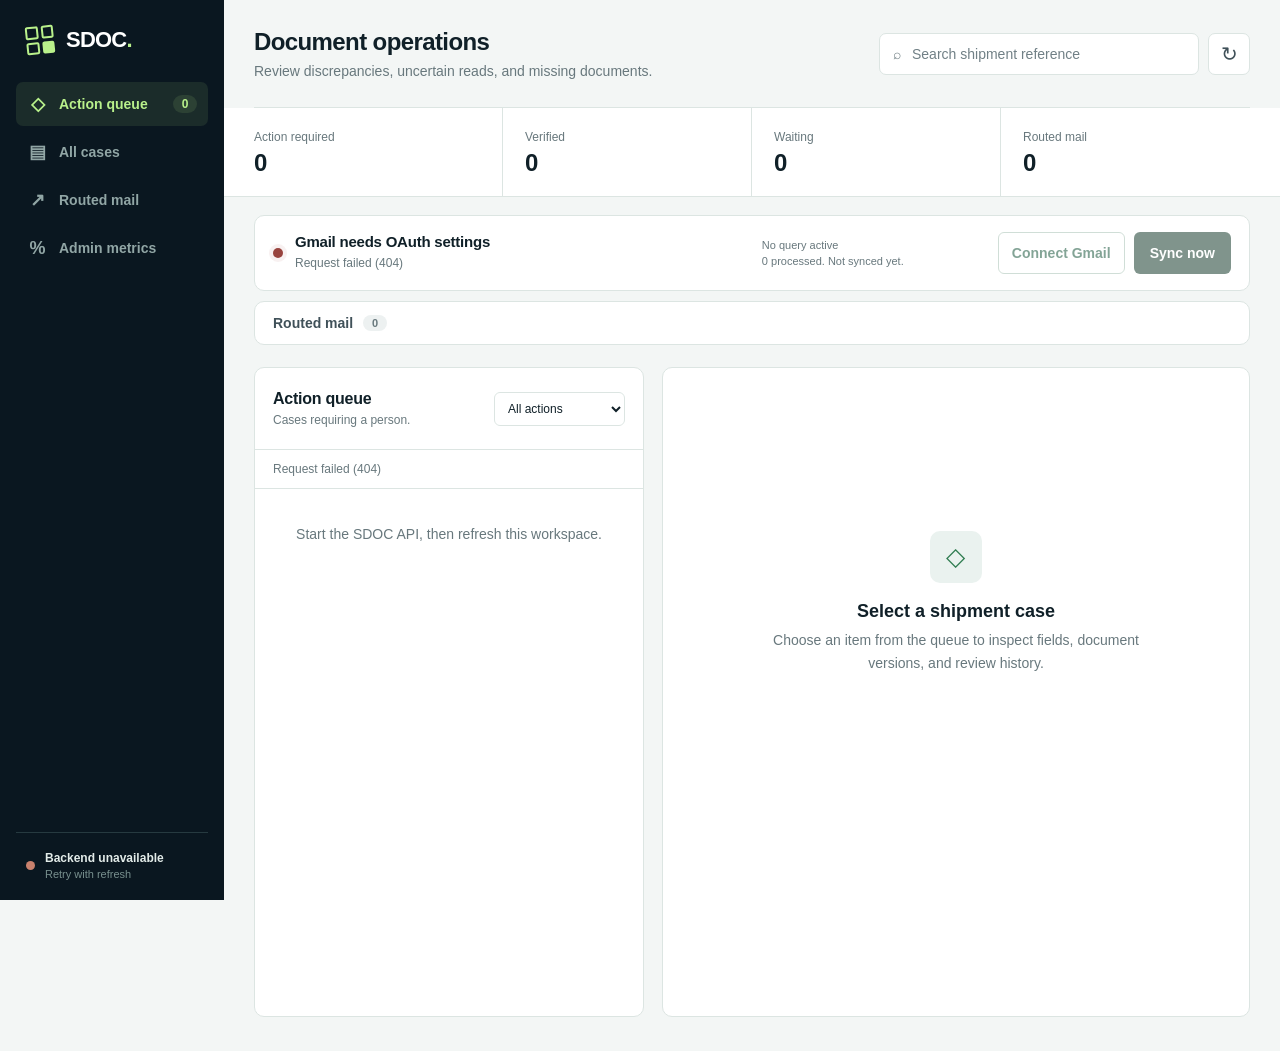
==== sdoc-app/index.html @ b0c90d7c "Initial commit: SDOC shipping document verification Backend-first verification pipeline with Supabas" ====
<!doctype html>
<html lang="en">
<head>
  <meta charset="utf-8">
  <meta name="viewport" content="width=device-width, initial-scale=1">
  <meta name="theme-color" content="#0a1720">
  <meta name="description" content="SDOC worker workspace for shipping document verification.">
  <title>SDOC Workspace</title>
  <link rel="stylesheet" href="styles.css">
  <script src="app.js" defer></script>
</head>
<body>
  <a class="skip-link" href="#workspace">Skip to workspace</a>
  <div class="shell">
    <aside class="sidebar">
      <a class="brand" href="/app/" aria-label="SDOC workspace home">
        <span class="brand-mark" aria-hidden="true"><i></i><i></i><i></i><i></i></span>
        <span>SDOC<span class="brand-dot">.</span></span>
      </a>
      <nav aria-label="Workspace views">
        <button class="nav-item is-active" data-view="action" type="button">
          <span class="nav-icon" aria-hidden="true">◇</span>
          Action queue
          <span class="nav-count" id="nav-action-count">0</span>
        </button>
        <button class="nav-item" data-view="all" type="button">
          <span class="nav-icon" aria-hidden="true">▤</span>
          All cases
        </button>
        <button class="nav-item" data-view="routed" type="button">
          <span class="nav-icon" aria-hidden="true">↗</span>
          Routed mail
        </button>
        <a class="nav-item" href="/app/admin.html">
          <span class="nav-icon" aria-hidden="true">%</span>
          Admin metrics
        </a>
      </nav>
      <div class="sidebar-foot">
        <span class="connection-dot" id="connection-dot"></span>
        <span><strong id="connection-label">Connecting</strong><small id="store-label">Checking backend</small></span>
      </div>
    </aside>

    <main id="workspace">
      <header class="topbar">
        <div>
          <h1>Document operations</h1>
          <p>Review discrepancies, uncertain reads, and missing documents.</p>
        </div>
        <div class="topbar-actions">
          <label class="search">
            <span class="sr-only">Search cases</span>
            <span aria-hidden="true">⌕</span>
            <input id="search-input" type="search" placeholder="Search shipment reference" autocomplete="off">
          </label>
          <button class="icon-button" id="refresh-button" type="button" aria-label="Refresh workspace" title="Refresh workspace">↻</button>
        </div>
      </header>

      <section class="metrics" aria-label="Operational summary">
        <div><span>Action required</span><strong id="metric-action">0</strong></div>
        <div><span>Verified</span><strong id="metric-verified">0</strong></div>
        <div><span>Waiting</span><strong id="metric-waiting">0</strong></div>
        <div><span>Routed mail</span><strong id="metric-routed">0</strong></div>
      </section>

      <section class="mailbox-panel" aria-label="Mailbox connection">
        <div class="mailbox-status">
          <span class="mailbox-dot" id="mailbox-dot"></span>
          <div>
            <h2 id="mailbox-title">Gmail not connected</h2>
            <p id="mailbox-detail">Connect a mailbox to analyze new shipping document emails.</p>
          </div>
        </div>
        <div class="mailbox-meta">
          <span id="mailbox-query">No query active</span>
          <span id="mailbox-sync">Never synced</span>
        </div>
        <div class="mailbox-actions">
          <button class="secondary-button" id="mailbox-connect" type="button">Connect Gmail</button>
          <button class="primary-button" id="mailbox-sync-button" type="button">Sync now</button>
        </div>
      </section>

      <details class="routed-preview" id="routed-preview">
        <summary>
          <span>Routed mail</span>
          <strong id="routed-preview-count">0</strong>
        </summary>
        <div class="routed-preview-list" id="routed-preview-list">
          <p>No unrelated mail has been routed yet.</p>
        </div>
      </details>

      <section class="work-area">
        <div class="queue-panel">
          <div class="panel-heading">
            <div><h2 id="queue-title">Action queue</h2><p id="queue-description">Cases requiring a person.</p></div>
            <select id="state-filter" aria-label="Filter cases by state">
              <option value="ACTION">All actions</option>
              <option value="DISCREPANCY">Discrepancy</option>
              <option value="NEEDS_REVIEW">Needs review</option>
              <option value="BLOCKED">Blocked</option>
              <option value="WAITING">Waiting</option>
              <option value="VERIFIED">Verified</option>
              <option value="ALL">All states</option>
            </select>
          </div>
          <div class="queue-status" id="queue-status" role="status">Loading cases…</div>
          <div class="case-list" id="case-list" aria-live="polite"></div>
        </div>

        <article class="detail-panel" id="case-detail" aria-live="polite">
          <div class="empty-state">
            <span class="empty-symbol" aria-hidden="true">◇</span>
            <h2>Select a shipment case</h2>
            <p>Choose an item from the queue to inspect fields, document versions, and review history.</p>
          </div>
        </article>
      </section>
    </main>
  </div>

  <template id="loading-template">
    <div class="detail-loading" aria-label="Loading case">
      <span></span><span></span><span></span><span></span>
    </div>
  </template>
</body>
</html>
---- sdoc-app/styles.css ----
:root {
  color-scheme: light;
  --ink: #102028;
  --ink-soft: #405159;
  --muted: #68787d;
  --line: #dce5e2;
  --surface: #ffffff;
  --canvas: #f3f6f5;
  --nav: #0a1720;
  --nav-soft: #11262d;
  --lime: #b9f18b;
  --green: #2f7c50;
  --green-bg: #e7f5e8;
  --orange: #9a5525;
  --orange-bg: #fff0e2;
  --purple: #7355a1;
  --purple-bg: #f1eafa;
  --red: #98433e;
  --red-bg: #fbe9e7;
  --focus: #176f55;
  font-family: Inter, ui-sans-serif, -apple-system, BlinkMacSystemFont, "Segoe UI", sans-serif;
}

* { box-sizing: border-box; }
html, body { min-height: 100%; }
body { margin: 0; background: var(--canvas); color: var(--ink); font-size: 14px; }
button, input, select, textarea { font: inherit; }
button, select { cursor: pointer; }
button:focus-visible, input:focus-visible, select:focus-visible, textarea:focus-visible, a:focus-visible {
  outline: 3px solid color-mix(in srgb, var(--focus) 30%, transparent);
  outline-offset: 2px;
}
.sr-only { position: absolute; width: 1px; height: 1px; padding: 0; margin: -1px; overflow: hidden; clip: rect(0,0,0,0); white-space: nowrap; border: 0; }
.skip-link { position: fixed; left: 16px; top: -60px; z-index: 20; background: white; padding: 12px 16px; border-radius: 6px; color: var(--ink); }
.skip-link:focus { top: 16px; }

.shell { min-height: 100vh; display: grid; grid-template-columns: 224px minmax(0, 1fr); }
.sidebar { position: sticky; top: 0; height: 100vh; background: var(--nav); color: #dfe9e6; padding: 26px 16px 20px; display: flex; flex-direction: column; }
.brand { color: white; text-decoration: none; display: inline-flex; align-items: center; gap: 12px; padding: 0 10px 28px; font-size: 22px; font-weight: 800; letter-spacing: -.035em; }
.brand-dot { color: var(--lime); }
.brand-mark { width: 28px; height: 28px; display: grid; grid-template-columns: 1fr 1fr; gap: 3px; transform: rotate(-6deg); }
.brand-mark i { border: 2px solid var(--lime); border-radius: 2px; }
.brand-mark i:last-child { background: var(--lime); }
.sidebar nav { display: grid; gap: 4px; }
.nav-item { width: 100%; border: 0; background: transparent; color: #91a6a5; min-height: 44px; border-radius: 7px; padding: 10px 11px; display: flex; align-items: center; gap: 11px; text-align: left; text-decoration: none; font-weight: 600; }
.nav-item:hover { background: #ffffff0c; color: white; }
.nav-item.is-active { background: #b9f18b18; color: var(--lime); }
.nav-icon { width: 21px; font-size: 18px; line-height: 1; text-align: center; }
.nav-count { margin-left: auto; min-width: 24px; padding: 2px 7px; text-align: center; border-radius: 999px; background: #b9f18b1c; font-size: 12px; }
.sidebar-foot { margin-top: auto; padding: 18px 10px 0; border-top: 1px solid #263a40; display: flex; align-items: center; gap: 10px; }
.sidebar-foot strong, .sidebar-foot small { display: block; }
.sidebar-foot strong { font-size: 12px; color: #e3ece9; }
.sidebar-foot small { margin-top: 3px; color: #78908e; font-size: 11px; }
.connection-dot { width: 9px; height: 9px; border-radius: 50%; background: #c9816d; }
.connection-dot.is-online { background: var(--lime); box-shadow: 0 0 0 4px #b9f18b14; }

main { min-width: 0; padding: 0 30px 34px; }
.topbar { min-height: 108px; display: flex; align-items: center; justify-content: space-between; gap: 24px; border-bottom: 1px solid var(--line); }
.topbar h1 { margin: 0; font-size: 24px; line-height: 1.2; letter-spacing: -.025em; }
.topbar p { margin: 7px 0 0; color: var(--muted); }
.topbar-actions { display: flex; gap: 9px; align-items: center; }
.search { width: min(320px, 32vw); height: 42px; display: flex; align-items: center; gap: 9px; padding: 0 13px; background: var(--surface); border: 1px solid var(--line); border-radius: 7px; color: var(--muted); }
.search input { width: 100%; min-width: 0; border: 0; outline: 0; background: transparent; color: var(--ink); }
.search input::placeholder { color: #718086; }
.icon-button { width: 42px; height: 42px; border: 1px solid var(--line); border-radius: 7px; background: var(--surface); color: var(--ink-soft); font-size: 20px; }
.icon-button:hover { background: #e9efed; }
.icon-button.is-loading { animation: rotate .8s linear infinite; }
@keyframes rotate { to { transform: rotate(360deg); } }

.metrics { display: grid; grid-template-columns: repeat(4, 1fr); background: var(--surface); border-bottom: 1px solid var(--line); margin-inline: -30px; padding-inline: 30px; }
.metrics div { min-height: 88px; padding: 18px 22px 16px 0; display: flex; flex-direction: column; justify-content: center; border-right: 1px solid var(--line); }
.metrics div + div { padding-left: 22px; }
.metrics div:last-child { border-right: 0; }
.metrics span { color: var(--muted); font-size: 12px; }
.metrics strong { margin-top: 5px; font-size: 24px; letter-spacing: -.025em; }

.mailbox-panel {
  margin-top: 18px;
  background: var(--surface);
  border: 1px solid var(--line);
  border-radius: 10px;
  padding: 16px 18px;
  display: grid;
  grid-template-columns: minmax(260px, 1fr) minmax(220px, auto) auto;
  gap: 16px;
  align-items: center;
}
.mailbox-status { min-width: 0; display: flex; align-items: center; gap: 12px; }
.mailbox-status h2 { margin: 0; font-size: 15px; letter-spacing: -.015em; }
.mailbox-status p { margin: 5px 0 0; color: var(--muted); font-size: 12px; line-height: 1.45; }
.mailbox-dot { flex: 0 0 auto; width: 10px; height: 10px; border-radius: 50%; background: var(--red); box-shadow: 0 0 0 4px #98433e12; }
.mailbox-dot.is-warning { background: var(--orange); box-shadow: 0 0 0 4px #9a552512; }
.mailbox-dot.is-online { background: var(--green); box-shadow: 0 0 0 4px #2f7c5014; }
.mailbox-meta { display: grid; gap: 4px; color: var(--muted); font-size: 11px; }
.mailbox-actions { display: flex; gap: 9px; justify-content: flex-end; }

.routed-preview {
  margin-top: 10px;
  background: var(--surface);
  border: 1px solid var(--line);
  border-radius: 10px;
  overflow: hidden;
}
.routed-preview summary {
  min-height: 42px;
  padding: 0 18px;
  display: flex;
  align-items: center;
  gap: 10px;
  cursor: pointer;
  color: var(--ink-soft);
  font-weight: 700;
}
.routed-preview summary strong {
  min-width: 24px;
  padding: 2px 7px;
  border-radius: 999px;
  background: #edf1f1;
  color: var(--muted);
  text-align: center;
  font-size: 11px;
}
.routed-preview-list { border-top: 1px solid var(--line); }
.routed-preview-list p { margin: 0; padding: 16px 18px; color: var(--muted); font-size: 12px; }
.routed-preview-row {
  display: flex;
  align-items: center;
  justify-content: space-between;
  gap: 14px;
  padding: 13px 18px;
  border-top: 1px solid var(--line);
}
.routed-preview-row:first-child { border-top: 0; }
.routed-preview-row strong,
.routed-preview-row span { display: block; }
.routed-preview-row strong { font-size: 12px; }
.routed-preview-row div > span { margin-top: 3px; color: var(--muted); font-size: 11px; }

.work-area { display: grid; grid-template-columns: minmax(320px, 390px) minmax(520px, 1fr); gap: 18px; margin-top: 22px; align-items: start; }
.queue-panel, .detail-panel { min-width: 0; background: var(--surface); border: 1px solid var(--line); border-radius: 10px; }
.queue-panel { min-height: calc(100vh - 250px); overflow: hidden; }
.panel-heading { min-height: 82px; padding: 18px; border-bottom: 1px solid var(--line); display: flex; justify-content: space-between; gap: 14px; align-items: center; }
.panel-heading h2 { margin: 0; font-size: 16px; letter-spacing: -.015em; }
.panel-heading p { margin: 5px 0 0; color: var(--muted); font-size: 12px; }
.panel-heading select { max-width: 134px; border: 1px solid var(--line); border-radius: 6px; background: white; color: var(--ink); padding: 8px 27px 8px 9px; font-size: 12px; }
.queue-status { padding: 12px 18px; color: var(--muted); font-size: 12px; border-bottom: 1px solid var(--line); }
.case-list { display: grid; }
.case-item { appearance: none; width: 100%; border: 0; border-bottom: 1px solid var(--line); background: white; padding: 16px 18px; text-align: left; color: var(--ink); transition: background .18s ease; }
.case-item:hover { background: #f6f9f8; }
.case-item.is-selected { background: #edf5f0; box-shadow: inset 3px 0 0 var(--green); }
.case-item-top, .case-item-bottom { display: flex; justify-content: space-between; gap: 10px; align-items: center; }
.case-item strong { font-size: 14px; }
.case-item p { margin: 9px 0 11px; color: var(--ink-soft); line-height: 1.45; font-size: 12px; white-space: nowrap; overflow: hidden; text-overflow: ellipsis; }
.case-item-bottom { color: var(--muted); font-size: 11px; }

.state { display: inline-flex; align-items: center; gap: 6px; padding: 5px 8px; border-radius: 999px; font-size: 11px; font-weight: 700; white-space: nowrap; }
.state::before { content: ""; width: 6px; height: 6px; border-radius: 50%; background: currentColor; }
.state-verified { color: var(--green); background: var(--green-bg); }
.state-discrepancy { color: var(--orange); background: var(--orange-bg); }
.state-needs_review { color: var(--purple); background: var(--purple-bg); }
.state-waiting { color: #59686e; background: #edf1f1; }
.state-blocked { color: var(--red); background: var(--red-bg); }

.detail-panel { min-height: calc(100vh - 250px); }
.empty-state, .error-state { min-height: 470px; display: grid; place-content: center; justify-items: center; text-align: center; padding: 38px; }
.empty-symbol { width: 52px; height: 52px; border-radius: 10px; background: #eaf2ef; color: var(--green); display: grid; place-items: center; font-size: 25px; }
.empty-state h2, .error-state h2 { margin: 18px 0 7px; font-size: 18px; }
.empty-state p, .error-state p { margin: 0; max-width: 48ch; color: var(--muted); line-height: 1.65; }
.detail-loading { padding: 28px; display: grid; gap: 14px; }
.detail-loading span { display: block; height: 70px; border-radius: 7px; background: linear-gradient(90deg, #edf1f0 25%, #f7f9f8 50%, #edf1f0 75%); background-size: 200% 100%; animation: skeleton 1.2s linear infinite; }
@keyframes skeleton { to { background-position: -200% 0; } }

.detail-head { padding: 23px 24px 20px; border-bottom: 1px solid var(--line); display: flex; justify-content: space-between; gap: 18px; align-items: flex-start; }
.detail-head h2 { margin: 0; font-size: 22px; letter-spacing: -.025em; }
.detail-head p { margin: 7px 0 0; color: var(--muted); }
.detail-body { padding: 22px 24px 28px; display: grid; gap: 25px; }
.detail-section h3 { margin: 0 0 12px; font-size: 14px; }
.comparison { overflow-x: auto; }
.comparison table { width: 100%; border-collapse: collapse; min-width: 620px; }
.comparison th { text-align: left; color: var(--muted); font-size: 11px; font-weight: 650; padding: 10px 12px; background: #f2f6f4; border-bottom: 1px solid var(--line); }
.comparison td { padding: 12px; border-bottom: 1px solid var(--line); font-size: 12px; vertical-align: top; }
.comparison td:first-child { color: var(--muted); width: 21%; }
.comparison tr.is-different td { background: #fff8f0; }
.result-word { font-weight: 700; color: var(--green); }
.is-different .result-word { color: var(--orange); }
.comparison-summary { margin: 0 0 12px; font-size: 13px; font-weight: 700; }
.comparison-summary.is-ok { color: var(--green); }
.comparison .result-only-table { min-width: 0; }
.comparison .result-only-table td:first-child { width: auto; }
.comparison .result-only-table td:last-child { text-align: right; }
.evidence-note { margin-top: 10px; color: var(--muted); font-size: 12px; }

.document-list, .timeline { display: grid; border-top: 1px solid var(--line); }
.document-row, .timeline-row { display: grid; grid-template-columns: 90px minmax(0, 1fr) auto; align-items: center; gap: 12px; padding: 12px 2px; border-bottom: 1px solid var(--line); }
.document-role { font-weight: 750; }
.document-row span:nth-child(2) { overflow-wrap: anywhere; color: var(--ink-soft); font-size: 12px; }
.active-tag { color: var(--green); font-size: 11px; font-weight: 700; }
.source-email-list { display: grid; border-top: 1px solid var(--line); }
.source-email-card { border-bottom: 1px solid var(--line); }
.source-email-row {
  display: flex;
  align-items: center;
  justify-content: space-between;
  gap: 14px;
  padding: 12px 2px;
}
.source-email-row strong,
.source-email-row span { display: block; }
.source-email-row strong { font-size: 12px; }
.source-email-row span { margin-top: 4px; color: var(--muted); font-size: 11px; }
.source-email-id { color: var(--muted); font-size: 11px; }
.secondary-link, .primary-link {
  display: inline-flex;
  align-items: center;
  justify-content: center;
  min-height: 34px;
  border-radius: 6px;
  font-weight: 700;
  text-decoration: none;
  white-space: nowrap;
}
.secondary-link { padding: 0 12px; border: 1px solid #aac3b6; color: #1e5940; background: white; }
.secondary-link:hover { background: #edf5f0; }
.compact-link { min-height: 28px; padding: 0 10px; font-size: 11px; }
.primary-link { margin-top: 14px; padding: 0 14px; color: white; background: #183d2e; }
.primary-link:hover { background: #255b43; }
.email-attachments { padding: 0 2px 13px; }
.email-attachments h4 { margin: 0 0 8px; font-size: 12px; color: var(--ink); }
.attachment-list { display: grid; gap: 8px; }
.attachment-row {
  display: flex;
  justify-content: space-between;
  align-items: center;
  gap: 12px;
  padding: 10px 11px;
  border: 1px solid var(--line);
  border-radius: 8px;
  background: #fbfcfb;
}
.attachment-name strong,
.attachment-name span { display: block; }
.attachment-name strong { font-size: 12px; }
.attachment-name span { margin-top: 3px; color: var(--muted); font-size: 11px; }
.attachment-actions,
.evidence-actions { display: flex; flex-wrap: wrap; gap: 7px; justify-content: flex-end; }
.evidence-link {
  display: inline-flex;
  align-items: center;
  min-height: 26px;
  padding: 0 8px;
  border-radius: 6px;
  background: #edf5f0;
  color: #1e5940;
  font-size: 11px;
  font-weight: 700;
  text-decoration: none;
  white-space: nowrap;
}
.evidence-link:hover { background: #dfece5; }
.message-facts { display: grid; margin: 0; border-top: 1px solid var(--line); }
.message-facts div {
  display: grid;
  grid-template-columns: 110px minmax(0, 1fr);
  gap: 12px;
  padding: 11px 0;
  border-bottom: 1px solid var(--line);
}
.message-facts dt { color: var(--muted); font-size: 12px; }
.message-facts dd { margin: 0; color: var(--ink-soft); font-size: 12px; overflow-wrap: anywhere; }
.timeline-row { grid-template-columns: 128px minmax(0, 1fr); align-items: start; }
.timeline-row time { color: var(--muted); font-size: 11px; }
.timeline-row strong { display: block; font-size: 12px; }
.timeline-row p { margin: 4px 0 0; color: var(--muted); font-size: 11px; }

.review-box { background: #f5f0fb; padding: 18px; border-radius: 8px; }
.review-box h3 { color: #573f78; }
.review-form { display: grid; grid-template-columns: minmax(180px, .7fr) minmax(240px, 1.3fr) auto; gap: 9px; }
.review-form input { min-height: 42px; border: 1px solid #d9cbea; border-radius: 6px; padding: 9px 11px; color: var(--ink); background: white; }
.primary-button { border: 0; border-radius: 6px; min-height: 42px; padding: 0 16px; background: #183d2e; color: white; font-weight: 700; }
.primary-button:hover { background: #255b43; }
.primary-button:disabled { opacity: .55; cursor: not-allowed; }
.inline-message { margin: 9px 0 0; color: var(--muted); font-size: 12px; }

.draft-box { padding: 18px; border: 1px solid var(--line); border-radius: 8px; }
.draft-heading { display: flex; align-items: center; justify-content: space-between; gap: 18px; }
.draft-heading h3 { margin-bottom: 4px; }
.draft-heading p { margin: 0; color: var(--muted); font-size: 12px; }
.secondary-button { border: 1px solid #aac3b6; border-radius: 6px; min-height: 38px; padding: 0 13px; background: white; color: #1e5940; font-weight: 700; white-space: nowrap; }
.secondary-button:hover { background: #edf5f0; }
.secondary-button:disabled { opacity: .55; cursor: not-allowed; }
.draft-content { display: grid; gap: 9px; margin-top: 16px; }
.draft-content input, .draft-content textarea { width: 100%; border: 1px solid var(--line); border-radius: 6px; padding: 10px 11px; color: var(--ink); background: white; }
.draft-content textarea { resize: vertical; line-height: 1.5; }
.draft-actions { display: flex; align-items: center; gap: 12px; }
.draft-note { color: var(--muted); font-size: 11px; }

.empty-list { padding: 34px 22px; text-align: center; color: var(--muted); line-height: 1.6; }

.admin-summary { display: grid; grid-template-columns: repeat(4, 1fr); gap: 14px; margin-top: 22px; }
.admin-summary article { min-width: 0; padding: 20px; background: var(--surface); border: 1px solid var(--line); border-radius: 10px; }
.admin-summary span, .admin-summary small { display: block; color: var(--muted); }
.admin-summary span { font-size: 12px; }
.admin-summary strong { display: block; margin: 9px 0 7px; font-size: 30px; letter-spacing: -.04em; }
.admin-summary small { font-size: 11px; }
.analytics-grid { display: grid; grid-template-columns: repeat(2, minmax(0, 1fr)); gap: 14px; margin-top: 14px; }
.analytics-card { min-width: 0; padding: 21px; background: var(--surface); border: 1px solid var(--line); border-radius: 10px; }
.analytics-card.analytics-wide { grid-column: 1 / -1; }
.analytics-card > header { display: flex; justify-content: space-between; align-items: start; gap: 18px; margin-bottom: 20px; }
.analytics-card h2 { margin: 0; font-size: 16px; }
.analytics-card header p { margin: 5px 0 0; color: var(--muted); font-size: 12px; }
.analytics-card header > strong { font-size: 26px; }
.bar-list { display: grid; gap: 13px; }
.bar-row { display: grid; grid-template-columns: 110px minmax(80px, 1fr) 28px; gap: 14px; align-items: center; font-size: 12px; }
.bar-track { height: 9px; border-radius: 999px; background: #edf1f0; overflow: hidden; }
.bar-fill { display: block; height: 100%; border-radius: inherit; background: var(--green); }
.bar-discrepancy { background: #d78442; }
.bar-needs_review { background: #8968b5; }
.bar-waiting { background: #839296; }
.bar-blocked { background: #b4544e; }
.metric-list { margin: 0; display: grid; }
.metric-list div { display: flex; align-items: center; justify-content: space-between; gap: 16px; padding: 12px 0; border-top: 1px solid var(--line); }
.metric-list dt { color: var(--muted); }
.metric-list dd { margin: 0; font-weight: 750; }
.metric-list.compact { margin-top: 18px; }
.reliability-score { display: flex; align-items: baseline; gap: 9px; }
.reliability-score strong { font-size: 34px; letter-spacing: -.045em; }
.reliability-score span { color: var(--muted); font-size: 12px; }
.definition-note { margin: 15px 0 0; color: var(--muted); font-size: 11px; line-height: 1.55; }
.rank-list { display: grid; }
.rank-list > div { display: grid; grid-template-columns: 24px minmax(0, 1fr) auto; gap: 10px; align-items: center; padding: 12px 0; border-top: 1px solid var(--line); }
.rank-list span { color: var(--muted); }
.rank-list strong { font-size: 12px; }
.rank-list b { min-width: 26px; padding: 4px 8px; border-radius: 999px; color: var(--orange); background: var(--orange-bg); text-align: center; font-size: 11px; }
.data-note { margin: 14px 0 0; color: var(--muted); font-size: 11px; }

@media (max-width: 1060px) {
  .shell { grid-template-columns: 76px minmax(0, 1fr); }
  .sidebar { padding-inline: 10px; }
  .brand { padding-inline: 13px; }
  .brand > span:last-child, .nav-item:not(.is-active) .nav-count, .nav-item { font-size: 0; }
  .nav-item { justify-content: center; }
  .nav-icon { font-size: 19px; }
  .nav-count { font-size: 11px; }
  .sidebar-foot span:last-child { display: none; }
  .sidebar-foot { justify-content: center; }
  .work-area { grid-template-columns: minmax(280px, 340px) minmax(440px, 1fr); }
}

@media (max-width: 820px) {
  .shell { display: block; }
  .sidebar { position: static; width: 100%; height: auto; padding: 12px 16px; flex-direction: row; align-items: center; gap: 18px; }
  .brand { padding: 0; }
  .brand > span:last-child { display: inline; font-size: 22px; }
  .sidebar nav { display: flex; margin-left: auto; }
  .nav-item { width: 44px; padding: 8px; }
  .sidebar-foot { display: none; }
  main { padding-inline: 18px; }
  .metrics { margin-inline: -18px; padding-inline: 18px; }
  .mailbox-panel { grid-template-columns: 1fr; }
  .mailbox-actions { justify-content: flex-start; }
  .work-area { grid-template-columns: 1fr; }
  .queue-panel, .detail-panel { min-height: auto; }
  .case-list { max-height: 390px; overflow-y: auto; }
  .admin-summary { grid-template-columns: 1fr 1fr; }
}

@media (max-width: 600px) {
  .sidebar { gap: 10px; padding-inline: 12px; }
  .brand { gap: 8px; }
  .brand > span:last-child { font-size: 19px; }
  .sidebar nav { gap: 0; }
  .topbar { min-height: 0; display: grid; align-items: start; padding-block: 20px; gap: 16px; }
  .topbar p { display: none; }
  .topbar-actions { width: 100%; }
  .search { width: auto; flex: 1; }
  .metrics { grid-template-columns: 1fr 1fr; }
  .metrics div:nth-child(2) { border-right: 0; }
  .metrics div:nth-child(-n+2) { border-bottom: 1px solid var(--line); }
  .panel-heading { display: grid; align-items: start; }
  .panel-heading select { width: 100%; max-width: none; }
  .detail-head { display: grid; }
  .detail-body { padding-inline: 16px; }
  .mailbox-actions { display: grid; }
  .review-form { grid-template-columns: 1fr; }
  .draft-heading { align-items: flex-start; }
  .admin-summary, .analytics-grid { grid-template-columns: 1fr; }
  .analytics-card.analytics-wide { grid-column: auto; }
  .bar-row { grid-template-columns: 92px minmax(70px, 1fr) 22px; gap: 9px; }
}

@media (prefers-reduced-motion: reduce) {
  *, *::before, *::after { animation-duration: .01ms !important; transition-duration: .01ms !important; }
}
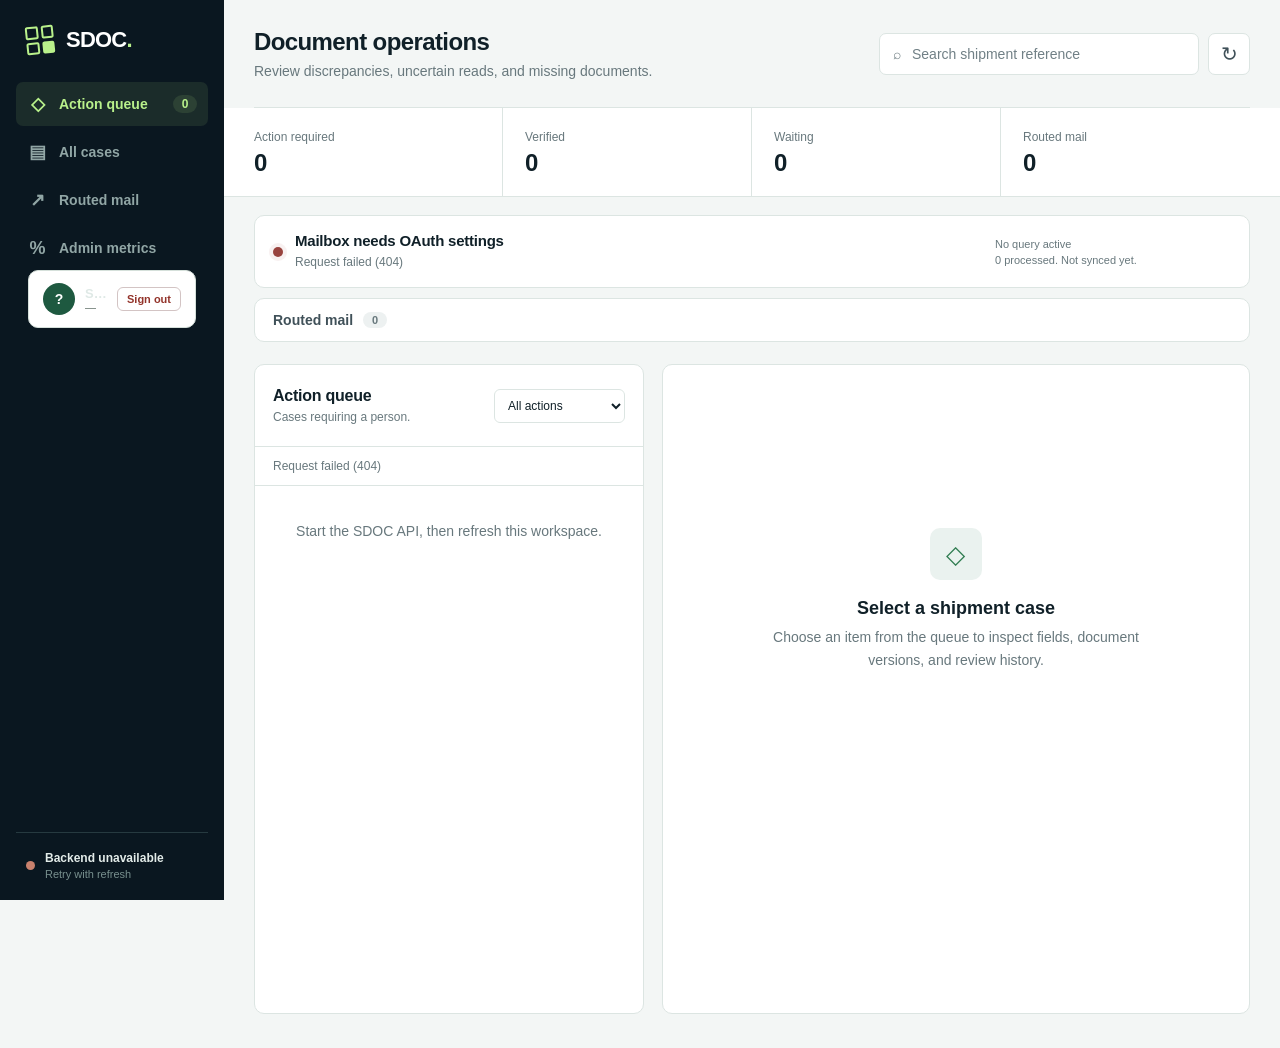
==== commit f46b0d20: "Add username/password accounts with worker and admin roles Replaces the shared per-role passcode wit" ====
--- a/sdoc-app/index.html
+++ b/sdoc-app/index.html
@@ -36,6 +36,14 @@
           Admin metrics
         </a>
       </nav>
+      <div class="sidebar-user" id="sidebar-user" hidden>
+        <span class="user-avatar" id="user-initial" aria-hidden="true">?</span>
+        <span class="user-meta">
+          <strong id="user-name">Signed out</strong>
+          <small id="user-role">—</small>
+        </span>
+        <form method="post" action="/logout"><button class="signout-button" type="submit">Sign out</button></form>
+      </div>
       <div class="sidebar-foot">
         <span class="connection-dot" id="connection-dot"></span>
         <span><strong id="connection-label">Connecting</strong><small id="store-label">Checking backend</small></span>
@@ -65,21 +73,17 @@
         <div><span>Routed mail</span><strong id="metric-routed">0</strong></div>
       </section>
 
-      <section class="mailbox-panel" aria-label="Mailbox connection">
+      <section class="mailbox-panel" aria-label="Mailbox status">
         <div class="mailbox-status">
           <span class="mailbox-dot" id="mailbox-dot"></span>
           <div>
-            <h2 id="mailbox-title">Gmail not connected</h2>
-            <p id="mailbox-detail">Connect a mailbox to analyze new shipping document emails.</p>
+            <h2 id="mailbox-title">Mailbox status unavailable</h2>
+            <p id="mailbox-detail">An administrator connects the shared operations mailbox. Workers process the queue it creates.</p>
           </div>
         </div>
         <div class="mailbox-meta">
           <span id="mailbox-query">No query active</span>
           <span id="mailbox-sync">Never synced</span>
-        </div>
-        <div class="mailbox-actions">
-          <button class="secondary-button" id="mailbox-connect" type="button">Connect Gmail</button>
-          <button class="primary-button" id="mailbox-sync-button" type="button">Sync now</button>
         </div>
       </section>
 
--- a/sdoc-app/styles.css
+++ b/sdoc-app/styles.css
@@ -27,7 +27,8 @@
 button, input, select, textarea { font: inherit; }
 button, select { cursor: pointer; }
 button:focus-visible, input:focus-visible, select:focus-visible, textarea:focus-visible, a:focus-visible {
-  outline: 3px solid color-mix(in srgb, var(--focus) 30%, transparent);
+  /* Solid, not a 30% tint: the indicator itself has to clear 3:1 (WCAG 1.4.11). */
+  outline: 3px solid var(--focus);
   outline-offset: 2px;
 }
 .sr-only { position: absolute; width: 1px; height: 1px; padding: 0; margin: -1px; overflow: hidden; clip: rect(0,0,0,0); white-space: nowrap; border: 0; }
@@ -391,3 +392,89 @@
 @media (prefers-reduced-motion: reduce) {
   *, *::before, *::after { animation-duration: .01ms !important; transition-duration: .01ms !important; }
 }
+
+/* Correct Extraction: inline field correction inside the comparison table. */
+.link-button {
+  margin-left: 8px; padding: 4px 9px; min-height: 28px;
+  border: 1px solid #aac3b6; border-radius: 6px; background: white;
+  color: #1e5940; font-weight: 700; font-size: 12px; cursor: pointer;
+}
+.link-button:hover { background: #dfece5; }
+.match-note {
+  display: block; margin-top: 4px; font-size: 11px; font-weight: 600;
+  color: var(--muted);
+}
+.corrected-tag {
+  display: block; margin-top: 4px; font-size: 11px; font-weight: 600;
+  color: #7a5a17;
+}
+.correction-row > td { background: #fbf7ee; padding: 12px 14px; }
+.correction-form {
+  display: grid; gap: 9px;
+  grid-template-columns: minmax(160px, .8fr) minmax(180px, 1fr) minmax(160px, .9fr) minmax(180px, 1fr) auto;
+}
+.correction-form input, .correction-form select {
+  min-height: 40px; border: 1px solid #d8cdb5; border-radius: 6px;
+  padding: 8px 10px; color: var(--ink); background: white;
+}
+@media (max-width: 900px) { .correction-form { grid-template-columns: 1fr; } }
+
+/* Signed-in user chip in the sidebar. */
+.sidebar-user {
+  display: flex; align-items: center; gap: 10px; padding: 12px 14px;
+  margin: 0 12px 10px; border: 1px solid #d5e0da; border-radius: 10px;
+  background: white;
+}
+.user-avatar {
+  display: grid; place-items: center; width: 32px; height: 32px; flex: none;
+  border-radius: 50%; background: #1e5940; color: white; font-weight: 800;
+  font-size: 14px;
+}
+.user-meta { display: flex; flex-direction: column; min-width: 0; flex: 1; }
+.user-meta strong { font-size: 13px; overflow: hidden; text-overflow: ellipsis; white-space: nowrap; }
+.user-meta small { color: #62716a; font-size: 11px; }
+.signout-button {
+  border: 1px solid #d3c4c4; border-radius: 6px; background: white;
+  color: #93342b; font-size: 11px; font-weight: 700; padding: 5px 9px;
+  cursor: pointer;
+}
+.signout-button:hover { background: #fbeceb; }
+
+/* Admin sections that are demo surfaces, not wired to the backend. */
+.admin-section {
+  margin-top: 20px; padding: 18px 20px; background: white;
+  border: 1px solid #dbe4df; border-radius: 12px;
+}
+.admin-section-head {
+  display: flex; justify-content: space-between; align-items: flex-start;
+  gap: 16px; flex-wrap: wrap; margin-bottom: 14px;
+}
+.admin-section-head h2 { margin: 0; font-size: 15px; }
+.admin-section-head p { margin: 4px 0 0; color: #62716a; font-size: 13px; }
+.demo-tag {
+  margin-left: 8px; padding: 2px 8px; border-radius: 999px;
+  background: #fdf0d8; color: #7a5a17; font-size: 10px; font-weight: 800;
+  letter-spacing: .04em; text-transform: uppercase; vertical-align: middle;
+}
+.member-table { width: 100%; border-collapse: collapse; font-size: 13px; }
+.member-table th {
+  text-align: left; padding: 8px 10px; color: #62716a; font-size: 11px;
+  text-transform: uppercase; letter-spacing: .04em; border-bottom: 1px solid #e4ebe7;
+}
+.member-table td { padding: 10px; border-bottom: 1px solid #f0f4f2; }
+.member-table .mono { font-family: ui-monospace, Consolas, monospace; color: #4c5b55; }
+.role-admin { color: #1e5940; font-weight: 700; }
+.role-worker { color: #4c5b55; }
+.status-active { color: #1e7a4d; font-weight: 600; }
+.status-invited { color: #a06a12; font-weight: 600; }
+.policy-grid {
+  display: grid; gap: 14px;
+  grid-template-columns: repeat(auto-fit, minmax(220px, 1fr));
+}
+.policy-grid label { display: flex; flex-direction: column; gap: 6px; font-size: 13px; color: #4c5b55; }
+.policy-grid select {
+  min-height: 38px; border: 1px solid #d5e0da; border-radius: 7px;
+  padding: 0 10px; background: white; color: var(--ink);
+}
+.policy-toggle { flex-direction: row !important; align-items: center; gap: 9px !important; }
+@media (max-width: 720px) { .member-table thead { display: none; } }
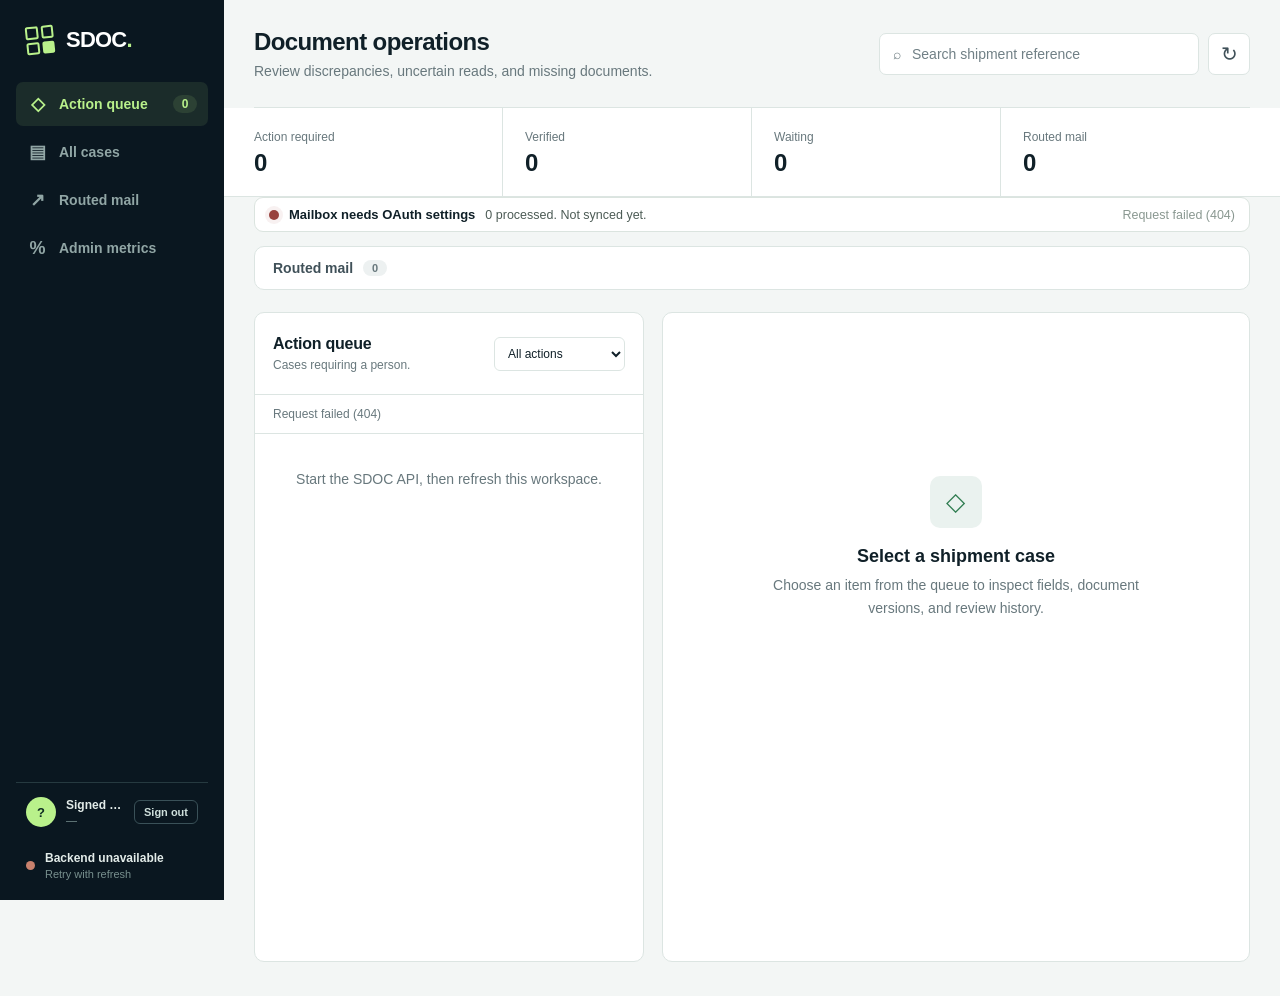
==== commit ace5a1d1: "Make evidence openable and fix the worker layout Evidence links opened an empty viewer because the d" ====
--- a/sdoc-app/index.html
+++ b/sdoc-app/index.html
@@ -73,18 +73,12 @@
         <div><span>Routed mail</span><strong id="metric-routed">0</strong></div>
       </section>
 
-      <section class="mailbox-panel" aria-label="Mailbox status">
-        <div class="mailbox-status">
-          <span class="mailbox-dot" id="mailbox-dot"></span>
-          <div>
-            <h2 id="mailbox-title">Mailbox status unavailable</h2>
-            <p id="mailbox-detail">An administrator connects the shared operations mailbox. Workers process the queue it creates.</p>
-          </div>
-        </div>
-        <div class="mailbox-meta">
-          <span id="mailbox-query">No query active</span>
-          <span id="mailbox-sync">Never synced</span>
-        </div>
+      <section class="mailbox-strip" aria-label="Mailbox status">
+        <span class="mailbox-dot" id="mailbox-dot"></span>
+        <strong id="mailbox-title">Mailbox status unavailable</strong>
+        <span id="mailbox-sync">Never synced</span>
+        <span class="mailbox-hint" id="mailbox-detail">An administrator connects the shared mailbox.</span>
+        <span class="sr-only" id="mailbox-query"></span>
       </section>
 
       <details class="routed-preview" id="routed-preview">
--- a/sdoc-app/styles.css
+++ b/sdoc-app/styles.css
@@ -419,26 +419,45 @@
 }
 @media (max-width: 900px) { .correction-form { grid-template-columns: 1fr; } }
 
-/* Signed-in user chip in the sidebar. */
+/* Signed-in user chip. The sidebar is dark, and both this and .sidebar-foot
+   want the trailing space -- give it to this one only, or they split it and
+   the chip floats in the middle of the column. */
 .sidebar-user {
-  display: flex; align-items: center; gap: 10px; padding: 12px 14px;
-  margin: 0 12px 10px; border: 1px solid #d5e0da; border-radius: 10px;
-  background: white;
-}
+  margin-top: auto;
+  display: flex; align-items: center; gap: 10px;
+  padding: 14px 10px 12px;
+  border-top: 1px solid #263a40;
+}
+.sidebar-user + .sidebar-foot { margin-top: 0; border-top: 0; padding-top: 12px; }
 .user-avatar {
-  display: grid; place-items: center; width: 32px; height: 32px; flex: none;
-  border-radius: 50%; background: #1e5940; color: white; font-weight: 800;
-  font-size: 14px;
+  display: grid; place-items: center; width: 30px; height: 30px; flex: none;
+  border-radius: 50%; background: var(--lime); color: #0d2b22;
+  font-weight: 800; font-size: 13px;
 }
 .user-meta { display: flex; flex-direction: column; min-width: 0; flex: 1; }
-.user-meta strong { font-size: 13px; overflow: hidden; text-overflow: ellipsis; white-space: nowrap; }
-.user-meta small { color: #62716a; font-size: 11px; }
+.user-meta strong {
+  font-size: 12px; color: #e3ece9;
+  overflow: hidden; text-overflow: ellipsis; white-space: nowrap;
+}
+.user-meta small { margin-top: 2px; color: #78908e; font-size: 11px; }
 .signout-button {
-  border: 1px solid #d3c4c4; border-radius: 6px; background: white;
-  color: #93342b; font-size: 11px; font-weight: 700; padding: 5px 9px;
-  cursor: pointer;
-}
-.signout-button:hover { background: #fbeceb; }
+  flex: none; border: 1px solid #3a5158; border-radius: 6px;
+  background: transparent; color: #cfe0dc; font-size: 11px; font-weight: 700;
+  padding: 5px 9px; cursor: pointer;
+}
+.signout-button:hover { background: #ffffff10; color: white; }
+
+/* Worker mailbox status: one line of context, above the work but not in
+   front of it. Administration of the connection lives in the admin view. */
+.mailbox-strip {
+  display: flex; align-items: center; gap: 10px; flex-wrap: wrap;
+  margin-bottom: 14px; padding: 9px 14px;
+  border: 1px solid #dbe4df; border-radius: 9px; background: white;
+  font-size: 12.5px; color: #4c5b55;
+}
+.mailbox-strip strong { font-size: 13px; color: var(--ink); }
+.mailbox-strip .mailbox-hint { color: #8a9891; margin-left: auto; text-align: right; }
+@media (max-width: 720px) { .mailbox-strip .mailbox-hint { display: none; } }
 
 /* Admin sections that are demo surfaces, not wired to the backend. */
 .admin-section {
@@ -478,3 +497,44 @@
 }
 .policy-toggle { flex-direction: row !important; align-items: center; gap: 9px !important; }
 @media (max-width: 720px) { .member-table thead { display: none; } }
+
+/* Mailbox providers: one row each, several can be connected at once. */
+.provider-list { list-style: none; margin: 0; padding: 0; display: grid; gap: 10px; }
+.provider-row {
+  display: grid; align-items: center; gap: 14px;
+  grid-template-columns: 34px minmax(0, 1fr) auto auto;
+  padding: 12px 14px; border: 1px solid #dbe4df; border-radius: 10px;
+  background: white;
+}
+.provider-mark { width: 34px; height: 34px; display: grid; place-items: center; }
+.provider-mark svg { width: 26px; height: 26px; }
+.provider-text { display: flex; flex-direction: column; min-width: 0; gap: 2px; }
+.provider-text strong { font-size: 14px; display: flex; align-items: center; gap: 8px; }
+.provider-text small { color: #62716a; font-size: 12px; overflow-wrap: anywhere; }
+.default-tag {
+  padding: 2px 7px; border-radius: 999px; background: #e7f0ea; color: #1e5940;
+  font-size: 10px; font-weight: 800; letter-spacing: .04em; text-transform: uppercase;
+}
+.provider-state { font-size: 12px; font-weight: 700; white-space: nowrap; }
+.provider-state.is-connected { color: #1e7a4d; }
+.provider-state.is-ready { color: #a06a12; }
+.provider-state.is-off { color: #8a9891; }
+.provider-actions { display: flex; gap: 8px; }
+.provider-actions button { min-height: 34px; padding: 0 12px; font-size: 12px; }
+
+/* A refresh control that reads as a control. */
+.refresh-button {
+  display: inline-flex; align-items: center; gap: 7px; min-height: 36px;
+  padding: 0 14px; border: 1px solid #aac3b6; border-radius: 8px;
+  background: white; color: #1e5940; font-weight: 700; font-size: 13px;
+  cursor: pointer;
+}
+.refresh-button:hover { background: #dfece5; }
+.refresh-icon { font-size: 15px; line-height: 1; }
+.refresh-button.is-loading .refresh-icon { animation: spin .9s linear infinite; }
+@keyframes spin { to { transform: rotate(360deg); } }
+
+@media (max-width: 760px) {
+  .provider-row { grid-template-columns: 34px minmax(0, 1fr); }
+  .provider-state, .provider-actions { grid-column: 2; }
+}
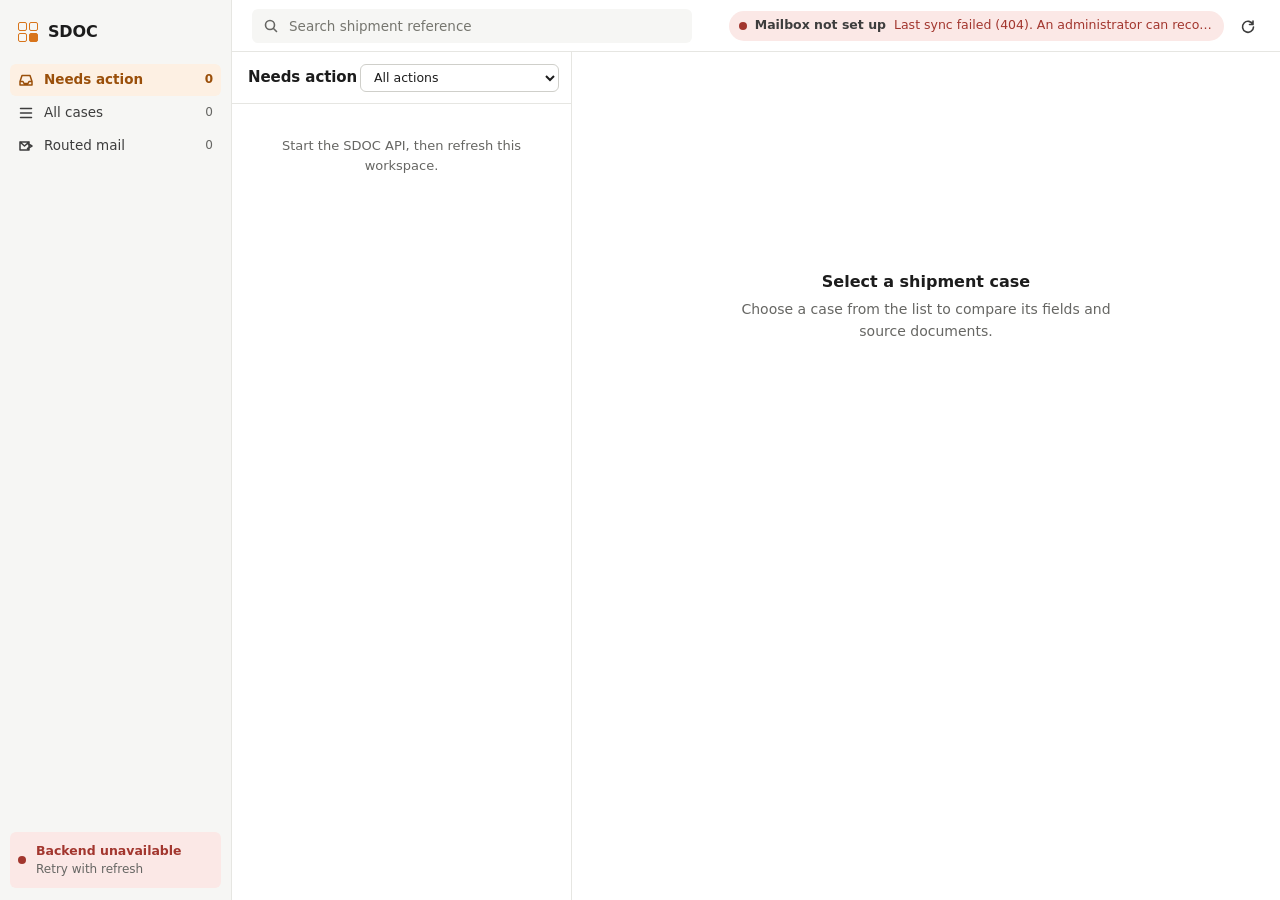
==== commit 3aa9af30: "Rebrand to the Averis style, add the demo kit, and prepare for Render - Landing page and app restyle" ====
--- a/sdoc-app/index.html
+++ b/sdoc-app/index.html
@@ -3,11 +3,11 @@
 <head>
   <meta charset="utf-8">
   <meta name="viewport" content="width=device-width, initial-scale=1">
-  <meta name="theme-color" content="#0a1720">
+  <meta name="theme-color" content="#f6f6f4">
   <meta name="description" content="SDOC worker workspace for shipping document verification.">
   <title>SDOC Workspace</title>
-  <link rel="stylesheet" href="styles.css">
-  <script src="app.js" defer></script>
+  <link rel="stylesheet" href="styles.css?v=evidence3">
+  <script src="app.js?v=evidence4" defer></script>
 </head>
 <body>
   <a class="skip-link" href="#workspace">Skip to workspace</a>
@@ -15,114 +15,106 @@
     <aside class="sidebar">
       <a class="brand" href="/app/" aria-label="SDOC workspace home">
         <span class="brand-mark" aria-hidden="true"><i></i><i></i><i></i><i></i></span>
-        <span>SDOC<span class="brand-dot">.</span></span>
+        <span class="brand-name">SDOC</span>
       </a>
-      <nav aria-label="Workspace views">
+      <nav class="nav" aria-label="Workspace views">
         <button class="nav-item is-active" data-view="action" type="button">
-          <span class="nav-icon" aria-hidden="true">◇</span>
-          Action queue
-          <span class="nav-count" id="nav-action-count">0</span>
+          <svg class="nav-icon" viewBox="0 0 16 16" aria-hidden="true"><path d="M2 9.5h3l1 2h4l1-2h3M2 9.5 4 3.5h8l2 6V13H2Z"/></svg>
+          <span class="nav-label">Needs action</span>
+          <span class="nav-count is-strong" id="nav-action-count">0</span>
         </button>
         <button class="nav-item" data-view="all" type="button">
-          <span class="nav-icon" aria-hidden="true">▤</span>
-          All cases
+          <svg class="nav-icon" viewBox="0 0 16 16" aria-hidden="true"><path d="M2.5 3.5h11M2.5 8h11M2.5 12.5h11"/></svg>
+          <span class="nav-label">All cases</span>
+          <span class="nav-count" id="nav-all-count">0</span>
         </button>
         <button class="nav-item" data-view="routed" type="button">
-          <span class="nav-icon" aria-hidden="true">↗</span>
-          Routed mail
+          <svg class="nav-icon" viewBox="0 0 16 16" aria-hidden="true"><path d="M2 4h9v8H2ZM2 4l4.5 4L11 4M9.5 10.5l4.5-2.5-4.5-2.5"/></svg>
+          <span class="nav-label">Routed mail</span>
+          <span class="nav-count" id="nav-routed-count">0</span>
         </button>
-        <a class="nav-item" href="/app/admin.html">
-          <span class="nav-icon" aria-hidden="true">%</span>
-          Admin metrics
+        <a class="nav-item" id="nav-admin" href="/app/admin.html" aria-label="Administration" title="Administration" hidden>
+          <svg class="nav-icon" viewBox="0 0 16 16" aria-hidden="true"><path d="M3 13V8M8 13V3M13 13V6"/></svg>
+          <span class="nav-label">Administration</span>
         </a>
       </nav>
+      <div class="sidebar-foot">
+        <span class="connection-dot" id="connection-dot"></span>
+        <span><strong id="connection-label">Connecting</strong><small id="store-label">Checking backend</small></span>
+      </div>
       <div class="sidebar-user" id="sidebar-user" hidden>
         <span class="user-avatar" id="user-initial" aria-hidden="true">?</span>
         <span class="user-meta">
           <strong id="user-name">Signed out</strong>
           <small id="user-role">—</small>
         </span>
-        <form method="post" action="/logout"><button class="signout-button" type="submit">Sign out</button></form>
-      </div>
-      <div class="sidebar-foot">
-        <span class="connection-dot" id="connection-dot"></span>
-        <span><strong id="connection-label">Connecting</strong><small id="store-label">Checking backend</small></span>
+        <form method="post" action="/logout">
+          <button class="btn btn-ghost btn-sm btn-icon" type="submit" aria-label="Sign out" title="Sign out">
+            <svg viewBox="0 0 16 16" aria-hidden="true"><path d="M6 2.5H3v11h3M10 5l3 3-3 3M13 8H6"/></svg>
+          </button>
+        </form>
       </div>
     </aside>
 
-    <main id="workspace">
+    <div class="main">
       <header class="topbar">
-        <div>
-          <h1>Document operations</h1>
-          <p>Review discrepancies, uncertain reads, and missing documents.</p>
-        </div>
+        <label class="search">
+          <span class="sr-only">Search cases</span>
+          <svg viewBox="0 0 16 16" aria-hidden="true"><circle cx="7" cy="7" r="4.5"/><path d="m10.5 10.5 3 3"/></svg>
+          <input id="search-input" type="search" placeholder="Search shipment reference" autocomplete="off">
+        </label>
         <div class="topbar-actions">
-          <label class="search">
-            <span class="sr-only">Search cases</span>
-            <span aria-hidden="true">⌕</span>
-            <input id="search-input" type="search" placeholder="Search shipment reference" autocomplete="off">
-          </label>
-          <button class="icon-button" id="refresh-button" type="button" aria-label="Refresh workspace" title="Refresh workspace">↻</button>
+          <div class="mailbox-strip" id="mailbox-strip" role="status">
+            <span class="mailbox-dot" id="mailbox-dot"></span>
+            <img class="mailbox-icon" id="mailbox-icon" alt="" hidden>
+            <span class="mailbox-text">
+              <strong id="mailbox-title">Mailbox</strong>
+              <span id="mailbox-sync">Checking</span>
+            </span>
+            <span class="mailbox-hint" id="mailbox-detail"></span>
+            <span class="sr-only" id="mailbox-query"></span>
+          </div>
+          <button class="btn btn-ghost btn-icon" id="refresh-button" type="button" aria-label="Refresh workspace" title="Refresh workspace">
+            <svg viewBox="0 0 16 16" aria-hidden="true"><path d="M13 3v3.5H9.5M13 6.5A5.5 5.5 0 1 0 13.5 9"/></svg>
+          </button>
         </div>
       </header>
 
-      <section class="metrics" aria-label="Operational summary">
-        <div><span>Action required</span><strong id="metric-action">0</strong></div>
-        <div><span>Verified</span><strong id="metric-verified">0</strong></div>
-        <div><span>Waiting</span><strong id="metric-waiting">0</strong></div>
-        <div><span>Routed mail</span><strong id="metric-routed">0</strong></div>
-      </section>
-
-      <section class="mailbox-strip" aria-label="Mailbox status">
-        <span class="mailbox-dot" id="mailbox-dot"></span>
-        <strong id="mailbox-title">Mailbox status unavailable</strong>
-        <span id="mailbox-sync">Never synced</span>
-        <span class="mailbox-hint" id="mailbox-detail">An administrator connects the shared mailbox.</span>
-        <span class="sr-only" id="mailbox-query"></span>
-      </section>
-
-      <details class="routed-preview" id="routed-preview">
-        <summary>
-          <span>Routed mail</span>
-          <strong id="routed-preview-count">0</strong>
-        </summary>
-        <div class="routed-preview-list" id="routed-preview-list">
-          <p>No unrelated mail has been routed yet.</p>
-        </div>
-      </details>
-
-      <section class="work-area">
-        <div class="queue-panel">
+      <div class="workspace" id="workspace">
+        <section class="queue-panel" aria-labelledby="queue-title">
           <div class="panel-heading">
-            <div><h2 id="queue-title">Action queue</h2><p id="queue-description">Cases requiring a person.</p></div>
-            <select id="state-filter" aria-label="Filter cases by state">
+            <div class="panel-title">
+              <h1 id="queue-title">Needs action</h1>
+              <span class="queue-status" id="queue-status" role="status">Loading</span>
+            </div>
+            <select class="select-sm" id="state-filter" aria-label="Filter cases by state">
               <option value="ACTION">All actions</option>
               <option value="DISCREPANCY">Discrepancy</option>
               <option value="NEEDS_REVIEW">Needs review</option>
               <option value="BLOCKED">Blocked</option>
-              <option value="WAITING">Waiting</option>
+              <option value="WAITING">Waiting for documents</option>
               <option value="VERIFIED">Verified</option>
               <option value="ALL">All states</option>
             </select>
           </div>
-          <div class="queue-status" id="queue-status" role="status">Loading cases…</div>
+          <p class="sr-only" id="queue-description">Cases requiring a person.</p>
           <div class="case-list" id="case-list" aria-live="polite"></div>
-        </div>
+        </section>
 
         <article class="detail-panel" id="case-detail" aria-live="polite">
           <div class="empty-state">
-            <span class="empty-symbol" aria-hidden="true">◇</span>
             <h2>Select a shipment case</h2>
-            <p>Choose an item from the queue to inspect fields, document versions, and review history.</p>
+            <p>Choose a case from the list to compare its fields and source documents.</p>
           </div>
         </article>
-      </section>
-    </main>
+      </div>
+    </div>
   </div>
 
   <template id="loading-template">
     <div class="detail-loading" aria-label="Loading case">
-      <span></span><span></span><span></span><span></span>
+      <span class="sk sk-title"></span><span class="sk sk-line"></span>
+      <span class="sk sk-block"></span><span class="sk sk-block"></span>
     </div>
   </template>
 </body>
--- a/sdoc-app/styles.css
+++ b/sdoc-app/styles.css
@@ -1,540 +1,791 @@
+/* ==========================================================================
+   SDOC app. One token set, one component vocabulary, used by the worker
+   workspace and the admin analytics page.
+   ========================================================================== */
 :root {
   color-scheme: light;
-  --ink: #102028;
-  --ink-soft: #405159;
-  --muted: #68787d;
-  --line: #dce5e2;
+
+  /* Neutrals: white work surfaces on a warm grey chrome layer (Averis). */
   --surface: #ffffff;
-  --canvas: #f3f6f5;
-  --nav: #0a1720;
-  --nav-soft: #11262d;
-  --lime: #b9f18b;
-  --green: #2f7c50;
-  --green-bg: #e7f5e8;
-  --orange: #9a5525;
-  --orange-bg: #fff0e2;
-  --purple: #7355a1;
-  --purple-bg: #f1eafa;
-  --red: #98433e;
-  --red-bg: #fbe9e7;
-  --focus: #176f55;
-  font-family: Inter, ui-sans-serif, -apple-system, BlinkMacSystemFont, "Segoe UI", sans-serif;
+  --chrome: #f6f6f4;
+  --hover: #efefec;
+  --pressed: #e5e5e1;
+  --line: #e6e6e2;
+  --line-strong: #cfcfca;
+  --ink: #1c1c1c;
+  --ink-soft: #3d3d3d;
+  --muted: #666663;
+
+  /* Accent: Averis orange. Primary actions, current selection, focus. */
+  --accent: #d8741a;
+  --accent-hover: #c0640f;
+  --accent-soft: #fdf0e3;
+  --accent-ink: #9a4f0a;
+
+  /* Case and field states. Each has a text tone and a tint. */
+  --green: #26734a;   --green-bg: #e5f3ea;
+  --orange: #99511a;  --orange-bg: #fcefe2;
+  --purple: #69509c;  --purple-bg: #efebf8;
+  --red: #a2362e;     --red-bg: #fbe8e6;
+  --grey: #54626a;    --grey-bg: #edf0f0;
+
+  --radius: 6px;
+  --radius-lg: 8px;
+  --btn-h: 32px;
+  --btn-h-sm: 28px;
+  --shadow-pop: 0 1px 2px rgba(28, 28, 28, .06), 0 4px 8px rgba(28, 28, 28, .06);
+
+  --z-sticky: 2;
+  --z-skip: 10;
+
+  font-family: Inter, "Segoe UI Variable Text", "Segoe UI", system-ui, -apple-system, BlinkMacSystemFont, sans-serif;
+  font-feature-settings: "cv11", "ss01";
+  -webkit-font-smoothing: antialiased;
 }
 
 * { box-sizing: border-box; }
-html, body { min-height: 100%; }
-body { margin: 0; background: var(--canvas); color: var(--ink); font-size: 14px; }
-button, input, select, textarea { font: inherit; }
+html, body { height: 100%; }
+body { margin: 0; background: var(--surface); color: var(--ink); font-size: 14px; line-height: 1.45; }
+button, input, select, textarea { font: inherit; color: inherit; }
 button, select { cursor: pointer; }
-button:focus-visible, input:focus-visible, select:focus-visible, textarea:focus-visible, a:focus-visible {
-  /* Solid, not a 30% tint: the indicator itself has to clear 3:1 (WCAG 1.4.11). */
-  outline: 3px solid var(--focus);
-  outline-offset: 2px;
-}
+h1, h2, h3, h4 { text-wrap: balance; }
+:focus-visible { outline: 2px solid var(--accent); outline-offset: 2px; }
 .sr-only { position: absolute; width: 1px; height: 1px; padding: 0; margin: -1px; overflow: hidden; clip: rect(0,0,0,0); white-space: nowrap; border: 0; }
-.skip-link { position: fixed; left: 16px; top: -60px; z-index: 20; background: white; padding: 12px 16px; border-radius: 6px; color: var(--ink); }
-.skip-link:focus { top: 16px; }
-
-.shell { min-height: 100vh; display: grid; grid-template-columns: 224px minmax(0, 1fr); }
-.sidebar { position: sticky; top: 0; height: 100vh; background: var(--nav); color: #dfe9e6; padding: 26px 16px 20px; display: flex; flex-direction: column; }
-.brand { color: white; text-decoration: none; display: inline-flex; align-items: center; gap: 12px; padding: 0 10px 28px; font-size: 22px; font-weight: 800; letter-spacing: -.035em; }
-.brand-dot { color: var(--lime); }
-.brand-mark { width: 28px; height: 28px; display: grid; grid-template-columns: 1fr 1fr; gap: 3px; transform: rotate(-6deg); }
-.brand-mark i { border: 2px solid var(--lime); border-radius: 2px; }
-.brand-mark i:last-child { background: var(--lime); }
-.sidebar nav { display: grid; gap: 4px; }
-.nav-item { width: 100%; border: 0; background: transparent; color: #91a6a5; min-height: 44px; border-radius: 7px; padding: 10px 11px; display: flex; align-items: center; gap: 11px; text-align: left; text-decoration: none; font-weight: 600; }
-.nav-item:hover { background: #ffffff0c; color: white; }
-.nav-item.is-active { background: #b9f18b18; color: var(--lime); }
-.nav-icon { width: 21px; font-size: 18px; line-height: 1; text-align: center; }
-.nav-count { margin-left: auto; min-width: 24px; padding: 2px 7px; text-align: center; border-radius: 999px; background: #b9f18b1c; font-size: 12px; }
-.sidebar-foot { margin-top: auto; padding: 18px 10px 0; border-top: 1px solid #263a40; display: flex; align-items: center; gap: 10px; }
+.skip-link { position: fixed; left: 16px; top: -60px; z-index: var(--z-skip); background: var(--surface); padding: 10px 14px; border-radius: var(--radius); color: var(--ink); box-shadow: var(--shadow-pop); }
+.skip-link:focus { top: 12px; }
+svg { flex: none; }
+
+/* --------------------------------------------------------------------------
+   Buttons. Three emphasis levels, two sizes, one icon shape. Legacy class
+   names map onto the same rules so older markup renders identically.
+   -------------------------------------------------------------------------- */
+.btn,
+.primary-button, .secondary-button, .primary-link, .secondary-link,
+.link-button, .refresh-button, .evidence-link {
+  display: inline-flex; align-items: center; justify-content: center; gap: 6px;
+  height: var(--btn-h); padding: 0 12px;
+  border: 1px solid transparent; border-radius: var(--radius);
+  font-size: 13px; font-weight: 600; line-height: 1;
+  white-space: nowrap; text-decoration: none; cursor: pointer;
+  transition: background-color .15s ease-out, border-color .15s ease-out, color .15s ease-out;
+}
+.btn svg, .refresh-button svg { width: 16px; height: 16px; fill: none; stroke: currentColor; stroke-width: 1.6; stroke-linecap: round; stroke-linejoin: round; }
+.btn:disabled, .primary-button:disabled, .secondary-button:disabled, .refresh-button:disabled {
+  opacity: .5; cursor: not-allowed;
+}
+.btn-primary, .primary-button, .primary-link { background: var(--accent); color: #fff; }
+.btn-primary:hover:not(:disabled), .primary-button:hover:not(:disabled), .primary-link:hover { background: var(--accent-hover); }
+.btn-primary:active:not(:disabled) { background: var(--accent-ink); }
+.btn-secondary, .secondary-button, .secondary-link, .refresh-button {
+  background: var(--surface); border-color: var(--line-strong); color: var(--ink);
+}
+.btn-secondary:hover:not(:disabled), .secondary-button:hover:not(:disabled),
+.secondary-link:hover, .refresh-button:hover:not(:disabled) { background: var(--chrome); }
+.btn-secondary:active:not(:disabled), .secondary-button:active:not(:disabled) { background: var(--pressed); }
+.btn-ghost, .link-button, .evidence-link { background: transparent; color: var(--ink-soft); }
+.btn-ghost:hover:not(:disabled), .link-button:hover, .evidence-link:hover { background: var(--hover); color: var(--ink); }
+.btn-ghost:active:not(:disabled) { background: var(--pressed); }
+.btn-sm, .compact-link, .link-button, .evidence-link { height: var(--btn-h-sm); padding: 0 10px; font-size: 12.5px; }
+.btn-icon { width: var(--btn-h); padding: 0; }
+.btn-sm.btn-icon { width: var(--btn-h-sm); }
+.refresh-icon { font-size: 15px; line-height: 1; }
+.refresh-button.is-loading .refresh-icon, .btn.is-loading svg { animation: spin .9s linear infinite; }
+@keyframes spin { to { transform: rotate(360deg); } }
+
+.select-sm, select {
+  height: var(--btn-h-sm); padding: 0 26px 0 9px; border: 1px solid var(--line-strong);
+  border-radius: var(--radius); background: var(--surface); font-size: 12.5px; color: var(--ink);
+}
+input[type="text"], input[type="email"], input[type="search"], input:not([type]), textarea {
+  border: 1px solid var(--line-strong); border-radius: var(--radius); background: var(--surface); color: var(--ink);
+}
+input::placeholder, textarea::placeholder { color: #76766f; }
+input:focus-visible, textarea:focus-visible, select:focus-visible { outline: 2px solid var(--accent); outline-offset: -1px; border-color: var(--accent); }
+
+/* --------------------------------------------------------------------------
+   Shell: chrome sidebar, slim top bar, and a work area that fills the
+   viewport. List and reader scroll independently, like a mail client.
+   -------------------------------------------------------------------------- */
+.shell { height: 100vh; display: grid; grid-template-columns: 232px minmax(0, 1fr); }
+.sidebar {
+  display: flex; flex-direction: column; gap: 2px; min-height: 0;
+  padding: 12px 10px; background: var(--chrome); border-right: 1px solid var(--line);
+}
+.brand { display: flex; align-items: center; gap: 10px; height: 40px; padding: 0 8px; margin-bottom: 10px; color: var(--ink); text-decoration: none; }
+.brand-name { font-size: 16px; font-weight: 700; letter-spacing: -.01em; }
+.brand-mark { width: 20px; height: 20px; display: grid; grid-template-columns: 1fr 1fr; gap: 2px; }
+.brand-mark i { border: 1.75px solid var(--accent); border-radius: 2px; }
+.brand-mark i:last-child { background: var(--accent); }
+.brand-dot { color: var(--accent); }
+
+.nav, .sidebar nav { display: grid; gap: 1px; }
+.nav-item {
+  display: flex; align-items: center; gap: 10px; width: 100%; height: 32px; padding: 0 8px;
+  border: 0; border-radius: var(--radius); background: transparent; color: var(--ink-soft);
+  font-size: 13.5px; font-weight: 500; text-align: left; text-decoration: none;
+  transition: background-color .15s ease-out;
+}
+.nav-item:hover { background: var(--hover); color: var(--ink); }
+.nav-item.is-active { background: var(--accent-soft); color: var(--accent-ink); font-weight: 600; }
+.nav-item[hidden] { display: none; }
+.nav-icon { width: 16px; height: 16px; fill: none; stroke: currentColor; stroke-width: 1.5; stroke-linecap: round; stroke-linejoin: round; font-size: 14px; text-align: center; }
+.nav-label { flex: 1; min-width: 0; overflow: hidden; text-overflow: ellipsis; white-space: nowrap; }
+.nav-count { font-size: 12px; font-variant-numeric: tabular-nums; color: var(--muted); font-weight: 500; }
+.nav-count.is-strong { color: var(--accent-ink); font-weight: 650; }
+
+/* Backend health only earns space when it is bad. */
+.sidebar-foot { margin-top: auto; display: flex; align-items: center; gap: 10px; padding: 10px 8px; border-radius: var(--radius); background: var(--red-bg); }
+.sidebar-foot:has(.connection-dot.is-online) { display: none; }
 .sidebar-foot strong, .sidebar-foot small { display: block; }
-.sidebar-foot strong { font-size: 12px; color: #e3ece9; }
-.sidebar-foot small { margin-top: 3px; color: #78908e; font-size: 11px; }
-.connection-dot { width: 9px; height: 9px; border-radius: 50%; background: #c9816d; }
-.connection-dot.is-online { background: var(--lime); box-shadow: 0 0 0 4px #b9f18b14; }
-
-main { min-width: 0; padding: 0 30px 34px; }
-.topbar { min-height: 108px; display: flex; align-items: center; justify-content: space-between; gap: 24px; border-bottom: 1px solid var(--line); }
-.topbar h1 { margin: 0; font-size: 24px; line-height: 1.2; letter-spacing: -.025em; }
-.topbar p { margin: 7px 0 0; color: var(--muted); }
-.topbar-actions { display: flex; gap: 9px; align-items: center; }
-.search { width: min(320px, 32vw); height: 42px; display: flex; align-items: center; gap: 9px; padding: 0 13px; background: var(--surface); border: 1px solid var(--line); border-radius: 7px; color: var(--muted); }
-.search input { width: 100%; min-width: 0; border: 0; outline: 0; background: transparent; color: var(--ink); }
-.search input::placeholder { color: #718086; }
-.icon-button { width: 42px; height: 42px; border: 1px solid var(--line); border-radius: 7px; background: var(--surface); color: var(--ink-soft); font-size: 20px; }
-.icon-button:hover { background: #e9efed; }
-.icon-button.is-loading { animation: rotate .8s linear infinite; }
-@keyframes rotate { to { transform: rotate(360deg); } }
-
-.metrics { display: grid; grid-template-columns: repeat(4, 1fr); background: var(--surface); border-bottom: 1px solid var(--line); margin-inline: -30px; padding-inline: 30px; }
-.metrics div { min-height: 88px; padding: 18px 22px 16px 0; display: flex; flex-direction: column; justify-content: center; border-right: 1px solid var(--line); }
-.metrics div + div { padding-left: 22px; }
-.metrics div:last-child { border-right: 0; }
-.metrics span { color: var(--muted); font-size: 12px; }
-.metrics strong { margin-top: 5px; font-size: 24px; letter-spacing: -.025em; }
-
-.mailbox-panel {
-  margin-top: 18px;
-  background: var(--surface);
-  border: 1px solid var(--line);
-  border-radius: 10px;
-  padding: 16px 18px;
-  display: grid;
-  grid-template-columns: minmax(260px, 1fr) minmax(220px, auto) auto;
-  gap: 16px;
-  align-items: center;
-}
-.mailbox-status { min-width: 0; display: flex; align-items: center; gap: 12px; }
-.mailbox-status h2 { margin: 0; font-size: 15px; letter-spacing: -.015em; }
-.mailbox-status p { margin: 5px 0 0; color: var(--muted); font-size: 12px; line-height: 1.45; }
-.mailbox-dot { flex: 0 0 auto; width: 10px; height: 10px; border-radius: 50%; background: var(--red); box-shadow: 0 0 0 4px #98433e12; }
-.mailbox-dot.is-warning { background: var(--orange); box-shadow: 0 0 0 4px #9a552512; }
-.mailbox-dot.is-online { background: var(--green); box-shadow: 0 0 0 4px #2f7c5014; }
-.mailbox-meta { display: grid; gap: 4px; color: var(--muted); font-size: 11px; }
-.mailbox-actions { display: flex; gap: 9px; justify-content: flex-end; }
-
-.routed-preview {
-  margin-top: 10px;
-  background: var(--surface);
-  border: 1px solid var(--line);
-  border-radius: 10px;
-  overflow: hidden;
-}
-.routed-preview summary {
-  min-height: 42px;
-  padding: 0 18px;
-  display: flex;
-  align-items: center;
-  gap: 10px;
-  cursor: pointer;
-  color: var(--ink-soft);
-  font-weight: 700;
-}
-.routed-preview summary strong {
-  min-width: 24px;
-  padding: 2px 7px;
-  border-radius: 999px;
-  background: #edf1f1;
-  color: var(--muted);
-  text-align: center;
-  font-size: 11px;
-}
-.routed-preview-list { border-top: 1px solid var(--line); }
-.routed-preview-list p { margin: 0; padding: 16px 18px; color: var(--muted); font-size: 12px; }
-.routed-preview-row {
-  display: flex;
-  align-items: center;
-  justify-content: space-between;
-  gap: 14px;
-  padding: 13px 18px;
-  border-top: 1px solid var(--line);
-}
-.routed-preview-row:first-child { border-top: 0; }
-.routed-preview-row strong,
-.routed-preview-row span { display: block; }
-.routed-preview-row strong { font-size: 12px; }
-.routed-preview-row div > span { margin-top: 3px; color: var(--muted); font-size: 11px; }
-
-.work-area { display: grid; grid-template-columns: minmax(320px, 390px) minmax(520px, 1fr); gap: 18px; margin-top: 22px; align-items: start; }
-.queue-panel, .detail-panel { min-width: 0; background: var(--surface); border: 1px solid var(--line); border-radius: 10px; }
-.queue-panel { min-height: calc(100vh - 250px); overflow: hidden; }
-.panel-heading { min-height: 82px; padding: 18px; border-bottom: 1px solid var(--line); display: flex; justify-content: space-between; gap: 14px; align-items: center; }
-.panel-heading h2 { margin: 0; font-size: 16px; letter-spacing: -.015em; }
-.panel-heading p { margin: 5px 0 0; color: var(--muted); font-size: 12px; }
-.panel-heading select { max-width: 134px; border: 1px solid var(--line); border-radius: 6px; background: white; color: var(--ink); padding: 8px 27px 8px 9px; font-size: 12px; }
-.queue-status { padding: 12px 18px; color: var(--muted); font-size: 12px; border-bottom: 1px solid var(--line); }
-.case-list { display: grid; }
-.case-item { appearance: none; width: 100%; border: 0; border-bottom: 1px solid var(--line); background: white; padding: 16px 18px; text-align: left; color: var(--ink); transition: background .18s ease; }
-.case-item:hover { background: #f6f9f8; }
-.case-item.is-selected { background: #edf5f0; box-shadow: inset 3px 0 0 var(--green); }
-.case-item-top, .case-item-bottom { display: flex; justify-content: space-between; gap: 10px; align-items: center; }
-.case-item strong { font-size: 14px; }
-.case-item p { margin: 9px 0 11px; color: var(--ink-soft); line-height: 1.45; font-size: 12px; white-space: nowrap; overflow: hidden; text-overflow: ellipsis; }
-.case-item-bottom { color: var(--muted); font-size: 11px; }
-
-.state { display: inline-flex; align-items: center; gap: 6px; padding: 5px 8px; border-radius: 999px; font-size: 11px; font-weight: 700; white-space: nowrap; }
-.state::before { content: ""; width: 6px; height: 6px; border-radius: 50%; background: currentColor; }
-.state-verified { color: var(--green); background: var(--green-bg); }
-.state-discrepancy { color: var(--orange); background: var(--orange-bg); }
-.state-needs_review { color: var(--purple); background: var(--purple-bg); }
-.state-waiting { color: #59686e; background: #edf1f1; }
-.state-blocked { color: var(--red); background: var(--red-bg); }
-
-.detail-panel { min-height: calc(100vh - 250px); }
-.empty-state, .error-state { min-height: 470px; display: grid; place-content: center; justify-items: center; text-align: center; padding: 38px; }
-.empty-symbol { width: 52px; height: 52px; border-radius: 10px; background: #eaf2ef; color: var(--green); display: grid; place-items: center; font-size: 25px; }
-.empty-state h2, .error-state h2 { margin: 18px 0 7px; font-size: 18px; }
-.empty-state p, .error-state p { margin: 0; max-width: 48ch; color: var(--muted); line-height: 1.65; }
-.detail-loading { padding: 28px; display: grid; gap: 14px; }
-.detail-loading span { display: block; height: 70px; border-radius: 7px; background: linear-gradient(90deg, #edf1f0 25%, #f7f9f8 50%, #edf1f0 75%); background-size: 200% 100%; animation: skeleton 1.2s linear infinite; }
+.sidebar-foot strong { font-size: 12.5px; color: var(--red); }
+.sidebar-foot small { color: var(--muted); font-size: 12px; }
+.connection-dot { width: 8px; height: 8px; border-radius: 50%; background: var(--red); flex: none; }
+.connection-dot.is-online { background: var(--green); }
+
+.sidebar-user {
+  margin-top: auto; display: flex; align-items: center; gap: 10px;
+  padding: 10px 4px 2px 8px; border-top: 1px solid var(--line);
+}
+.sidebar-foot:not(:has(.is-online)) + .sidebar-user { margin-top: 8px; }
+.sidebar-user[hidden] { display: none; }
+.user-avatar {
+  display: grid; place-items: center; width: 28px; height: 28px; flex: none; border-radius: 50%;
+  background: var(--accent); color: #fff; font-weight: 650; font-size: 12px;
+}
+.user-meta { display: flex; flex-direction: column; min-width: 0; flex: 1; }
+.user-meta strong { font-size: 13px; font-weight: 600; overflow: hidden; text-overflow: ellipsis; white-space: nowrap; }
+.user-meta small { color: var(--muted); font-size: 12px; }
+.signout-button { border: 1px solid var(--line-strong); border-radius: var(--radius); background: var(--surface); font-size: 12px; font-weight: 600; padding: 4px 8px; }
+
+.main, main { min-width: 0; min-height: 0; display: flex; flex-direction: column; }
+.topbar {
+  flex: none; height: 52px; display: flex; align-items: center; justify-content: space-between; gap: 16px;
+  padding: 0 16px 0 20px; border-bottom: 1px solid var(--line); background: var(--surface);
+}
+.topbar-actions { display: flex; align-items: center; gap: 8px; min-width: 0; }
+.search {
+  flex: 0 1 440px; height: 34px; display: flex; align-items: center; gap: 8px; padding: 0 10px;
+  border-radius: var(--radius); background: var(--chrome); border: 1px solid transparent; color: var(--muted);
+  transition: background-color .15s ease-out, border-color .15s ease-out;
+}
+.search:hover { background: var(--hover); }
+.search:focus-within { background: var(--surface); border-color: var(--accent); box-shadow: 0 0 0 1px var(--accent); }
+.search svg { width: 16px; height: 16px; fill: none; stroke: currentColor; stroke-width: 1.6; stroke-linecap: round; }
+.search input { flex: 1; min-width: 0; height: 100%; border: 0; outline: 0; background: transparent; font-size: 13.5px; }
+.search input:disabled { cursor: not-allowed; }
+
+/* Mailbox status: a quiet chip. Details on hover; failures in words. */
+.mailbox-strip {
+  display: flex; align-items: center; gap: 8px; min-width: 0; height: 30px; padding: 0 10px;
+  border-radius: 999px; font-size: 12.5px; color: var(--muted); cursor: default;
+}
+.mailbox-strip:hover { background: var(--chrome); }
+.mailbox-text { display: flex; gap: 6px; white-space: nowrap; }
+.mailbox-text strong { color: var(--ink-soft); font-weight: 600; }
+.mailbox-hint { min-width: 0; overflow: hidden; text-overflow: ellipsis; white-space: nowrap; max-width: 320px; }
+.mailbox-hint:empty { display: none; }
+.mailbox-strip.has-error { background: var(--red-bg); }
+.mailbox-strip.has-error .mailbox-hint { color: var(--red); }
+.mailbox-strip.has-error .mailbox-text span { display: none; }
+.mailbox-dot { width: 8px; height: 8px; flex: none; border-radius: 50%; background: var(--red); }
+.mailbox-dot.is-warning { background: #c07a1d; }
+.mailbox-dot.is-online { background: var(--green); }
+.mailbox-icon { width: 16px; height: 16px; object-fit: contain; flex: none; }
+.mailbox-icon[hidden] { display: none; }
+.file-icon { width: 16px; height: 16px; object-fit: contain; flex: none; margin-right: 6px; vertical-align: -3px; }
+
+/* --------------------------------------------------------------------------
+   Workspace: case list and case reader.
+   -------------------------------------------------------------------------- */
+.workspace { flex: 1; min-height: 0; display: grid; grid-template-columns: 340px minmax(0, 1fr); }
+.queue-panel { min-height: 0; display: flex; flex-direction: column; border-right: 1px solid var(--line); background: var(--surface); }
+.panel-heading {
+  flex: none; height: 52px; display: flex; align-items: center; justify-content: space-between; gap: 12px;
+  padding: 0 12px 0 16px; border-bottom: 1px solid var(--line);
+}
+.panel-title { display: flex; align-items: baseline; gap: 8px; min-width: 0; }
+.panel-title h1 { margin: 0; font-size: 15px; font-weight: 650; letter-spacing: -.005em; white-space: nowrap; }
+.queue-status { color: var(--muted); font-size: 13px; font-variant-numeric: tabular-nums; overflow: hidden; text-overflow: ellipsis; white-space: nowrap; }
+.panel-heading select[hidden] { display: none; }
+.case-list { flex: 1; min-height: 0; overflow-y: auto; }
+.case-item {
+  display: grid; gap: 5px; width: 100%; padding: 10px 16px; border: 0; border-bottom: 1px solid var(--line);
+  background: var(--surface); text-align: left; transition: background-color .12s ease-out;
+}
+.case-item:hover { background: var(--chrome); }
+.case-item.is-selected { background: var(--accent-soft); }
+.case-item:focus-visible { outline-offset: -2px; }
+.case-item-top, .case-item-bottom { display: flex; align-items: center; gap: 8px; min-width: 0; }
+.case-item-top { justify-content: space-between; }
+.case-item-top strong { font-size: 13.5px; font-weight: 600; overflow: hidden; text-overflow: ellipsis; white-space: nowrap; }
+.case-item-top time { flex: none; color: var(--muted); font-size: 12px; font-variant-numeric: tabular-nums; }
+.case-item-meta::before { content: "·"; margin-right: 8px; color: var(--line-strong); }
+.case-item-meta { min-width: 0; color: var(--muted); font-size: 12.5px; overflow: hidden; text-overflow: ellipsis; white-space: nowrap; }
+.empty-list { padding: 32px 24px; text-align: center; color: var(--muted); font-size: 13px; line-height: 1.55; }
+
+/* Status: icon in the state colour, label in ink. No pill; the icon shape
+   carries the state for anyone who cannot rely on colour. */
+.state { display: inline-flex; align-items: center; gap: 5px; flex: none; font-size: 12.5px; font-weight: 500; color: var(--ink-soft); white-space: nowrap; }
+.state-icon { width: 14px; height: 14px; }
+.state-verified .state-icon { color: var(--green); }
+.state-discrepancy .state-icon { color: #c7641c; }
+.state-needs_review .state-icon { color: var(--purple); }
+.state-waiting .state-icon { color: #7b878c; }
+.state-blocked .state-icon { color: var(--red); }
+.detail-heading .state { font-size: 13px; }
+.state-reason { color: var(--muted); font-size: 13px; }
+
+/* Category labels (routed mail) are not states: a plain outlined tag. */
+.tag { display: inline-flex; align-items: center; flex: none; height: 20px; padding: 0 6px; border: 1px solid var(--line-strong); border-radius: 4px; color: var(--ink-soft); font-size: 12px; font-weight: 500; white-space: nowrap; }
+
+.detail-panel { min-width: 0; min-height: 0; overflow-y: auto; background: var(--surface); }
+.empty-state, .error-state { min-height: 60%; display: grid; place-content: center; justify-items: center; text-align: center; padding: 48px 32px; }
+.empty-state h2, .error-state h2 { margin: 0 0 6px; font-size: 16px; font-weight: 650; }
+.empty-state p, .error-state p { margin: 0; max-width: 44ch; color: var(--muted); line-height: 1.55; }
+
+.detail-loading { padding: 24px 28px; display: grid; gap: 12px; }
+.sk { display: block; border-radius: var(--radius); background: linear-gradient(90deg, #efefec 25%, #f7f7f5 50%, #efefec 75%); background-size: 200% 100%; animation: skeleton 1.2s linear infinite; }
+.sk-title { width: 220px; height: 24px; }
+.sk-line { width: 360px; max-width: 100%; height: 14px; margin-bottom: 12px; }
+.sk-block { height: 120px; }
 @keyframes skeleton { to { background-position: -200% 0; } }
 
-.detail-head { padding: 23px 24px 20px; border-bottom: 1px solid var(--line); display: flex; justify-content: space-between; gap: 18px; align-items: flex-start; }
-.detail-head h2 { margin: 0; font-size: 22px; letter-spacing: -.025em; }
-.detail-head p { margin: 7px 0 0; color: var(--muted); }
-.detail-body { padding: 22px 24px 28px; display: grid; gap: 25px; }
-.detail-section h3 { margin: 0 0 12px; font-size: 14px; }
-.comparison { overflow-x: auto; }
-.comparison table { width: 100%; border-collapse: collapse; min-width: 620px; }
-.comparison th { text-align: left; color: var(--muted); font-size: 11px; font-weight: 650; padding: 10px 12px; background: #f2f6f4; border-bottom: 1px solid var(--line); }
-.comparison td { padding: 12px; border-bottom: 1px solid var(--line); font-size: 12px; vertical-align: top; }
-.comparison td:first-child { color: var(--muted); width: 21%; }
-.comparison tr.is-different td { background: #fff8f0; }
-.result-word { font-weight: 700; color: var(--green); }
-.is-different .result-word { color: var(--orange); }
-.comparison-summary { margin: 0 0 12px; font-size: 13px; font-weight: 700; }
+/* Case header: pinned, with the one action that moves the case forward. */
+.detail-head {
+  position: sticky; top: 0; z-index: var(--z-sticky);
+  padding: 16px 28px 0; background: var(--surface); border-bottom: 1px solid var(--line);
+}
+.detail-head-row { display: flex; align-items: flex-start; justify-content: space-between; gap: 16px; padding-bottom: 12px; }
+.detail-title { min-width: 0; }
+.detail-heading { display: flex; align-items: center; gap: 10px; flex-wrap: wrap; }
+.detail-heading h2 { margin: 0; font-size: 20px; font-weight: 650; letter-spacing: -.015em; overflow-wrap: anywhere; }
+.detail-title p { margin: 4px 0 0; color: var(--muted); font-size: 13px; overflow-wrap: anywhere; }
+.detail-head-row .btn-primary { flex: none; }
+
+.tab-list { display: flex; gap: 20px; margin-bottom: -1px; }
+.tab {
+  display: inline-flex; align-items: center; gap: 6px; height: 36px; padding: 0 2px;
+  border: 0; border-bottom: 2px solid transparent; background: none;
+  color: var(--muted); font-size: 13.5px; font-weight: 550;
+  transition: color .15s ease-out, border-color .15s ease-out;
+}
+.tab:hover { color: var(--ink); }
+.tab[aria-selected="true"] { color: var(--ink); border-bottom-color: var(--accent); font-weight: 600; }
+.tab:focus-visible { outline-offset: -2px; border-radius: 4px 4px 0 0; }
+.tab-count { min-width: 18px; padding: 1px 6px; border-radius: 999px; background: var(--grey-bg); color: var(--muted); font-size: 11px; font-weight: 600; text-align: center; }
+
+.detail-body { padding: 20px 28px 40px; }
+.detail-body > * { min-width: 0; }
+.tab-panel { display: grid; grid-template-columns: minmax(0, 1fr); gap: 24px; }
+.tab-panel[hidden] { display: none; }
+.detail-section h3 { margin: 0 0 10px; font-size: 14px; font-weight: 650; }
+
+/* What needs a decision: the first thing on the review tab. */
+.guidance {
+  display: flex; gap: 12px; padding: 14px 16px; border-radius: var(--radius-lg); border: 1px solid;
+}
+.guidance h3 { margin: 0 0 3px; font-size: 14px; font-weight: 650; color: var(--ink); }
+.guidance p { margin: 0; max-width: 78ch; color: var(--ink-soft); font-size: 13px; line-height: 1.55; }
+.guidance-glyph {
+  display: grid; place-items: center; width: 22px; height: 22px; flex: none; margin-top: 1px;
+  border-radius: 50%; font-size: 12px; font-weight: 800; color: #fff;
+}
+.guidance.is-diff { background: #fdf6ee; border-color: #f0d6bc; }
+.guidance.is-diff .guidance-glyph { background: var(--orange); }
+.guidance.is-review { background: #f7f4fc; border-color: #ddd3ef; }
+.guidance.is-review .guidance-glyph { background: var(--purple); }
+.guidance.is-ok { background: #f2f9f4; border-color: #cfe6d7; }
+.guidance.is-ok .guidance-glyph { background: var(--green); }
+.guidance.is-neutral { background: var(--chrome); border-color: var(--line); }
+.guidance.is-neutral .guidance-glyph { background: var(--grey); }
+
+/* --------------------------------------------------------------------------
+   Field review: the comparison list, then the evidence for the selected
+   field. Side by side only when the reader is wide enough for both.
+   -------------------------------------------------------------------------- */
+.review { container-type: inline-size; }
+.review-heading { display: flex; align-items: baseline; justify-content: space-between; gap: 12px; flex-wrap: wrap; margin-bottom: 10px; }
+.review-heading h3 { margin: 0; }
+.review-summary { margin: 0; font-size: 12.5px; font-weight: 600; color: var(--orange); }
+.review-summary.is-ok { color: var(--green); }
+.review-grid { display: grid; gap: 16px; }
+@container (min-width: 1040px) {
+  .review-grid { grid-template-columns: minmax(0, 1fr) minmax(340px, .8fr); align-items: start; }
+  .evidence-pane { position: sticky; top: 124px; }
+  .field-value, .field-name { white-space: nowrap; overflow: hidden; text-overflow: ellipsis; }
+}
+
+.field-list { border: 1px solid var(--line); border-radius: var(--radius-lg); overflow: hidden; background: var(--surface); }
+.field-list-head, .field-row {
+  display: grid; align-items: center; gap: 12px; padding: 10px 14px;
+  grid-template-columns: minmax(96px, .7fr) minmax(0, 1fr) minmax(0, 1fr) minmax(88px, auto);
+}
+.field-list-head { background: var(--chrome); border-bottom: 1px solid var(--line); color: var(--muted); font-size: 12px; font-weight: 600; }
+.field-row {
+  width: 100%; border: 0; border-bottom: 1px solid var(--line); background: var(--surface);
+  text-align: left; font-size: 13px; line-height: 1.4; transition: background-color .12s ease-out;
+}
+.field-row:last-child { border-bottom: 0; }
+.field-row:hover { background: var(--chrome); }
+.field-row.is-diff { background: #fff8f0; }
+.field-row.is-diff:hover { background: #fdf0e1; }
+.field-row[aria-current="true"] { background: var(--chrome); box-shadow: inset 0 0 0 1.5px var(--ink); }
+.field-row.is-diff[aria-current="true"] { background: #fdeede; box-shadow: inset 0 0 0 1.5px #d49a63; }
+.field-row:focus-visible { outline-offset: -3px; }
+.field-name { color: var(--ink-soft); font-weight: 600; }
+.field-value { overflow-wrap: anywhere; }
+.field-value.is-missing, .evidence-value.is-missing { color: var(--muted); font-style: italic; font-weight: 500; }
+.field-result { display: flex; flex-direction: column; align-items: flex-start; gap: 3px; }
+.field-status { display: inline-flex; align-items: center; gap: 6px; font-size: 12.5px; font-weight: 600; white-space: nowrap; }
+.field-status-glyph { display: grid; place-items: center; width: 17px; height: 17px; flex: none; border-radius: 50%; font-size: 10px; font-weight: 800; line-height: 1; }
+.field-status.is-match { color: var(--green); }
+.field-status.is-match .field-status-glyph { background: var(--green-bg); }
+.field-status.is-diff { color: var(--orange); }
+.field-status.is-diff .field-status-glyph { background: var(--orange-bg); }
+.field-status.is-review { color: var(--purple); }
+.field-status.is-review .field-status-glyph { background: var(--purple-bg); }
+.match-note { display: block; font-size: 11.5px; font-weight: 500; color: var(--muted); }
+.corrected-tag { display: block; font-size: 11.5px; font-weight: 600; color: #7a5a17; }
+
+/* Narrow reader: each field becomes a small card-less block. */
+@container (max-width: 560px) {
+  .field-list-head { display: none; }
+  .field-row { grid-template-columns: 1fr 1fr; grid-template-areas: "name result" "si bl"; row-gap: 6px; }
+  .field-row .field-name { grid-area: name; }
+  .field-row .field-value:nth-child(2) { grid-area: si; }
+  .field-row .field-value:nth-child(3) { grid-area: bl; }
+  .field-row .field-result { grid-area: result; align-items: flex-end; }
+  .field-row .field-value::before { display: block; font-size: 11px; font-style: normal; font-weight: 600; color: var(--muted); }
+  .field-row .field-value:nth-child(2)::before { content: "SI"; }
+  .field-row .field-value:nth-child(3)::before { content: "Draft BL"; }
+}
+
+.evidence-pane { border: 1px solid var(--line); border-radius: var(--radius-lg); background: var(--surface); }
+.evidence-pane-head { display: flex; align-items: center; justify-content: space-between; gap: 12px; padding: 10px 14px; border-bottom: 1px solid var(--line); }
+.evidence-pane-title { display: flex; align-items: center; gap: 10px; min-width: 0; }
+.evidence-pane-title h3 { margin: 0; font-size: 14px; }
+.evidence-sides { display: grid; gap: 16px; padding: 14px; }
+@container (min-width: 700px) and (max-width: 1039px) {
+  .evidence-sides { grid-template-columns: 1fr 1fr; align-items: start; }
+}
+.evidence-side-head { display: flex; align-items: baseline; justify-content: space-between; gap: 10px; margin-bottom: 2px; }
+.evidence-side-head strong { font-size: 12px; font-weight: 600; color: var(--muted); }
+.evidence-side-head span { font-size: 12px; color: var(--muted); }
+.evidence-value { margin: 0 0 8px; font-size: 14px; font-weight: 600; overflow-wrap: anywhere; }
+.evidence-correction { margin: 0; padding: 10px 14px; border-top: 1px solid var(--line); font-size: 12.5px; color: #7a5a17; background: #fdf8ec; }
+.evidence-pane-foot { display: flex; gap: 8px; padding: 10px 14px; border-top: 1px solid var(--line); }
+.correction-form { display: grid; gap: 8px; padding: 0 14px 14px; grid-template-columns: minmax(0, 1fr) minmax(0, 1.4fr); }
+.correction-form[hidden] { display: none; }
+.correction-form select, .correction-form input { height: var(--btn-h); padding: 0 10px; font-size: 13px; }
+.correction-form .btn { justify-self: start; }
+.correction-form .inline-message { grid-column: 1 / -1; margin: 0; color: var(--red); }
+.correction-form .inline-message:empty { display: none; }
+
+.segmented { display: inline-flex; flex: none; padding: 2px; border-radius: 7px; background: var(--hover); }
+.segmented button { height: 24px; padding: 0 10px; border: 0; border-radius: 5px; background: transparent; color: var(--ink-soft); font-size: 12px; font-weight: 600; }
+.segmented button:hover { color: var(--ink); }
+.segmented button[aria-pressed="true"] { background: var(--surface); color: var(--ink); box-shadow: 0 1px 2px rgba(28, 28, 28, .14); }
+
+.doc-frame { position: relative; overflow: hidden; border: 1px solid var(--line); border-radius: var(--radius); background: #fff; box-sizing: content-box; }
+.doc-frame img { display: block; transition: opacity .2s ease-out; }
+.doc-frame.is-crop img { position: absolute; max-width: none; height: auto; }
+.doc-frame.is-page img { width: 100%; height: auto; }
+.doc-frame.is-loading { min-height: 64px; background: linear-gradient(90deg, #efefec 25%, #f7f7f5 50%, #efefec 75%); background-size: 200% 100%; animation: skeleton 1.2s linear infinite; }
+.doc-frame.is-loading img { opacity: 0; }
+.doc-highlight { position: absolute; pointer-events: none; border-radius: 3px; border: 2px solid #d9761a; background: rgba(217, 118, 26, .13); }
+/* Box colour is the field's result, identical on both documents. */
+.doc-highlight.is-match { border-color: #26734a; background: rgba(38, 115, 74, .13); }
+.doc-highlight.is-review { border-color: #69509c; background: rgba(105, 80, 156, .13); }
+.doc-highlight-label { position: absolute; left: -2px; bottom: calc(100% + 3px); padding: 1px 6px; border-radius: 3px; background: #d9761a; color: #fff; font-size: 11px; font-weight: 700; line-height: 16px; white-space: nowrap; }
+.doc-highlight.is-match .doc-highlight-label { background: #26734a; }
+.doc-highlight.is-review .doc-highlight-label { background: #69509c; }
+.doc-snippet { margin: 0; padding: 10px 12px; border-radius: var(--radius); background: var(--chrome); font-family: ui-monospace, "Cascadia Code", Consolas, monospace; font-size: 12px; line-height: 1.5; color: var(--ink-soft); overflow-wrap: anywhere; }
+.doc-empty { margin: 0; padding: 12px; border-radius: var(--radius); background: var(--chrome); color: var(--muted); font-size: 12.5px; }
+.doc-empty-action { display: flex; align-items: center; justify-content: space-between; gap: 12px; flex-wrap: wrap; padding: 8px 8px 8px 12px; }
+
+.evidence-note { margin: 10px 0 0; color: var(--muted); font-size: 12.5px; }
+.comparison-summary { margin: 0 0 10px; font-size: 13px; font-weight: 600; }
 .comparison-summary.is-ok { color: var(--green); }
-.comparison .result-only-table { min-width: 0; }
-.comparison .result-only-table td:first-child { width: auto; }
+.comparison table { width: 100%; border-collapse: collapse; }
+.comparison td { padding: 9px 12px; border-bottom: 1px solid var(--line); font-size: 13px; }
+.comparison td:first-child { color: var(--ink-soft); }
 .comparison .result-only-table td:last-child { text-align: right; }
-.evidence-note { margin-top: 10px; color: var(--muted); font-size: 12px; }
-
-.document-list, .timeline { display: grid; border-top: 1px solid var(--line); }
-.document-row, .timeline-row { display: grid; grid-template-columns: 90px minmax(0, 1fr) auto; align-items: center; gap: 12px; padding: 12px 2px; border-bottom: 1px solid var(--line); }
-.document-role { font-weight: 750; }
-.document-row span:nth-child(2) { overflow-wrap: anywhere; color: var(--ink-soft); font-size: 12px; }
-.active-tag { color: var(--green); font-size: 11px; font-weight: 700; }
-.source-email-list { display: grid; border-top: 1px solid var(--line); }
-.source-email-card { border-bottom: 1px solid var(--line); }
-.source-email-row {
-  display: flex;
-  align-items: center;
-  justify-content: space-between;
-  gap: 14px;
-  padding: 12px 2px;
-}
-.source-email-row strong,
-.source-email-row span { display: block; }
-.source-email-row strong { font-size: 12px; }
-.source-email-row span { margin-top: 4px; color: var(--muted); font-size: 11px; }
-.source-email-id { color: var(--muted); font-size: 11px; }
-.secondary-link, .primary-link {
-  display: inline-flex;
-  align-items: center;
-  justify-content: center;
-  min-height: 34px;
-  border-radius: 6px;
-  font-weight: 700;
-  text-decoration: none;
-  white-space: nowrap;
-}
-.secondary-link { padding: 0 12px; border: 1px solid #aac3b6; color: #1e5940; background: white; }
-.secondary-link:hover { background: #edf5f0; }
-.compact-link { min-height: 28px; padding: 0 10px; font-size: 11px; }
-.primary-link { margin-top: 14px; padding: 0 14px; color: white; background: #183d2e; }
-.primary-link:hover { background: #255b43; }
-.email-attachments { padding: 0 2px 13px; }
-.email-attachments h4 { margin: 0 0 8px; font-size: 12px; color: var(--ink); }
-.attachment-list { display: grid; gap: 8px; }
-.attachment-row {
-  display: flex;
-  justify-content: space-between;
-  align-items: center;
-  gap: 12px;
-  padding: 10px 11px;
-  border: 1px solid var(--line);
-  border-radius: 8px;
-  background: #fbfcfb;
-}
-.attachment-name strong,
-.attachment-name span { display: block; }
-.attachment-name strong { font-size: 12px; }
-.attachment-name span { margin-top: 3px; color: var(--muted); font-size: 11px; }
-.attachment-actions,
-.evidence-actions { display: flex; flex-wrap: wrap; gap: 7px; justify-content: flex-end; }
-.evidence-link {
-  display: inline-flex;
-  align-items: center;
-  min-height: 26px;
-  padding: 0 8px;
-  border-radius: 6px;
-  background: #edf5f0;
-  color: #1e5940;
-  font-size: 11px;
-  font-weight: 700;
-  text-decoration: none;
-  white-space: nowrap;
-}
-.evidence-link:hover { background: #dfece5; }
-.message-facts { display: grid; margin: 0; border-top: 1px solid var(--line); }
-.message-facts div {
-  display: grid;
-  grid-template-columns: 110px minmax(0, 1fr);
-  gap: 12px;
-  padding: 11px 0;
-  border-bottom: 1px solid var(--line);
-}
-.message-facts dt { color: var(--muted); font-size: 12px; }
-.message-facts dd { margin: 0; color: var(--ink-soft); font-size: 12px; overflow-wrap: anywhere; }
-.timeline-row { grid-template-columns: 128px minmax(0, 1fr); align-items: start; }
-.timeline-row time { color: var(--muted); font-size: 11px; }
-.timeline-row strong { display: block; font-size: 12px; }
-.timeline-row p { margin: 4px 0 0; color: var(--muted); font-size: 11px; }
-
-.review-box { background: #f5f0fb; padding: 18px; border-radius: 8px; }
-.review-box h3 { color: #573f78; }
-.review-form { display: grid; grid-template-columns: minmax(180px, .7fr) minmax(240px, 1.3fr) auto; gap: 9px; }
-.review-form input { min-height: 42px; border: 1px solid #d9cbea; border-radius: 6px; padding: 9px 11px; color: var(--ink); background: white; }
-.primary-button { border: 0; border-radius: 6px; min-height: 42px; padding: 0 16px; background: #183d2e; color: white; font-weight: 700; }
-.primary-button:hover { background: #255b43; }
-.primary-button:disabled { opacity: .55; cursor: not-allowed; }
-.inline-message { margin: 9px 0 0; color: var(--muted); font-size: 12px; }
-
-.draft-box { padding: 18px; border: 1px solid var(--line); border-radius: 8px; }
-.draft-heading { display: flex; align-items: center; justify-content: space-between; gap: 18px; }
-.draft-heading h3 { margin-bottom: 4px; }
-.draft-heading p { margin: 0; color: var(--muted); font-size: 12px; }
-.secondary-button { border: 1px solid #aac3b6; border-radius: 6px; min-height: 38px; padding: 0 13px; background: white; color: #1e5940; font-weight: 700; white-space: nowrap; }
-.secondary-button:hover { background: #edf5f0; }
-.secondary-button:disabled { opacity: .55; cursor: not-allowed; }
-.draft-content { display: grid; gap: 9px; margin-top: 16px; }
-.draft-content input, .draft-content textarea { width: 100%; border: 1px solid var(--line); border-radius: 6px; padding: 10px 11px; color: var(--ink); background: white; }
+.result-word { font-weight: 600; color: var(--green); }
+
+/* Resolve review */
+.review-box { padding: 16px; border: 1px solid var(--line); border-radius: var(--radius-lg); scroll-margin-top: 130px; }
+.review-box-head { display: flex; align-items: baseline; justify-content: space-between; gap: 12px; flex-wrap: wrap; margin-bottom: 12px; }
+.review-box-head h3 { margin: 0; }
+.review-box-head p { margin: 0; color: var(--muted); font-size: 12.5px; }
+.review-form { display: grid; gap: 14px; }
+.decision-list { margin: 0; padding: 0; border: 0; display: grid; gap: 6px; grid-template-columns: repeat(auto-fit, minmax(280px, 1fr)); }
+.decision-list legend { padding: 0; margin-bottom: 8px; font-size: 12.5px; font-weight: 600; color: var(--ink-soft); }
+.decision {
+  display: flex; align-items: flex-start; gap: 10px; padding: 10px 12px;
+  border: 1px solid var(--line); border-radius: var(--radius); cursor: pointer;
+  transition: background-color .12s ease-out, border-color .12s ease-out;
+}
+.decision:hover { background: var(--chrome); }
+.decision:has(input:checked) { border-color: var(--accent); background: var(--accent-soft); box-shadow: inset 0 0 0 1px var(--accent); }
+.decision input { margin: 2px 0 0; accent-color: var(--accent); }
+.decision-text { display: grid; gap: 2px; }
+.decision-text strong { font-size: 13px; font-weight: 600; }
+.decision-text span { color: var(--muted); font-size: 12px; line-height: 1.45; }
+.field-label { display: grid; gap: 6px; font-size: 12.5px; font-weight: 600; color: var(--ink-soft); }
+.field-label textarea { width: 100%; padding: 8px 10px; font-size: 13px; font-weight: 400; line-height: 1.5; resize: vertical; }
+.review-form-foot { display: flex; align-items: center; justify-content: flex-end; gap: 12px; flex-wrap: wrap; }
+.review-form-foot input { flex: 1 1 200px; height: var(--btn-h); padding: 0 10px; }
+.review-actor { margin-right: auto; color: var(--muted); font-size: 12.5px; }
+.inline-message { margin: 8px 0 0; color: var(--muted); font-size: 12.5px; }
+.inline-message.is-error { margin: 0; color: var(--red); }
+.inline-message:empty { display: none; }
+
+/* External message draft */
+.draft-box { padding: 16px; border: 1px solid var(--line); border-radius: var(--radius-lg); scroll-margin-top: 130px; }
+.draft-heading { display: flex; align-items: center; justify-content: space-between; gap: 16px; }
+.draft-heading h3 { margin: 0 0 3px; }
+.draft-heading p { margin: 0; color: var(--muted); font-size: 12.5px; }
+.draft-content { display: grid; gap: 8px; margin-top: 14px; }
+.draft-content input, .draft-content textarea { width: 100%; padding: 8px 10px; font-size: 13px; }
 .draft-content textarea { resize: vertical; line-height: 1.5; }
 .draft-actions { display: flex; align-items: center; gap: 12px; }
-.draft-note { color: var(--muted); font-size: 11px; }
-
-.empty-list { padding: 34px 22px; text-align: center; color: var(--muted); line-height: 1.6; }
-
-.admin-summary { display: grid; grid-template-columns: repeat(4, 1fr); gap: 14px; margin-top: 22px; }
-.admin-summary article { min-width: 0; padding: 20px; background: var(--surface); border: 1px solid var(--line); border-radius: 10px; }
+.draft-note { color: var(--muted); font-size: 12px; }
+
+/* Email and documents, history */
+.message-facts { display: grid; margin: 0; border-top: 1px solid var(--line); }
+.message-facts div { display: grid; grid-template-columns: 140px minmax(0, 1fr); gap: 12px; padding: 9px 0; border-bottom: 1px solid var(--line); }
+.message-facts dt { color: var(--muted); font-size: 13px; }
+.message-facts dd { margin: 0; font-size: 13px; overflow-wrap: anywhere; }
+
+.source-email-list { display: grid; gap: 12px; }
+.source-email-card { border: 1px solid var(--line); border-radius: var(--radius-lg); }
+.source-email-row { display: flex; align-items: center; justify-content: space-between; gap: 14px; padding: 12px 14px; }
+.source-email-row strong, .source-email-row span { display: block; }
+.source-email-row strong { font-size: 13.5px; font-weight: 600; }
+.source-email-row span { margin-top: 2px; color: var(--muted); font-size: 12.5px; }
+.source-email-id { color: var(--muted); font-size: 12px; }
+.email-attachments { padding: 0 14px 14px; }
+.email-attachments h4 { margin: 0 0 8px; font-size: 12px; font-weight: 600; color: var(--muted); }
+.attachment-list { display: grid; gap: 6px; }
+.attachment-row { display: flex; justify-content: space-between; align-items: center; gap: 12px; padding: 6px 6px 6px 12px; border: 1px solid var(--line); border-radius: var(--radius); }
+.attachment-name strong, .attachment-name span { display: block; }
+.attachment-name strong { font-size: 13px; font-weight: 600; }
+.attachment-name span { color: var(--muted); font-size: 12px; }
+.attachment-actions, .evidence-actions { display: flex; flex-wrap: wrap; gap: 4px; justify-content: flex-end; }
+
+.document-list, .timeline { display: grid; border-top: 1px solid var(--line); }
+.document-row { display: grid; grid-template-columns: 90px minmax(0, 1fr) auto; align-items: center; gap: 12px; padding: 9px 0; border-bottom: 1px solid var(--line); font-size: 13px; }
+.document-role { font-weight: 600; }
+.document-row span:nth-child(2) { overflow-wrap: anywhere; color: var(--ink-soft); }
+.active-tag { color: var(--green); font-size: 12px; font-weight: 600; }
+
+.timeline-row { display: grid; grid-template-columns: 130px minmax(0, 1fr); gap: 12px; padding: 10px 0; border-bottom: 1px solid var(--line); }
+.timeline-row time { color: var(--muted); font-size: 12.5px; font-variant-numeric: tabular-nums; }
+.timeline-row strong { display: block; font-size: 13px; font-weight: 600; }
+.timeline-row p { margin: 2px 0 0; color: var(--muted); font-size: 12.5px; overflow-wrap: anywhere; }
+.primary-link { margin-top: 14px; }
+
+/* Attachment preview side sheet */
+.doc-preview {
+  width: min(680px, 94vw); height: 100vh; max-height: 100vh; max-width: none;
+  margin: 0 0 0 auto; padding: 0; border: 0; border-left: 1px solid var(--line);
+  background: var(--surface); color: var(--ink); box-shadow: -8px 0 24px rgba(28, 28, 28, .12);
+}
+.doc-preview::backdrop { background: rgba(28, 28, 28, .32); }
+.doc-preview[open] { display: flex; flex-direction: column; animation: sheet-in .22s cubic-bezier(.22, 1, .36, 1); }
+.doc-preview-head { display: flex; align-items: center; justify-content: space-between; gap: 12px; padding: 12px 16px; border-bottom: 1px solid var(--line); }
+.doc-preview-title { margin: 0; font-size: 15px; overflow-wrap: anywhere; }
+.doc-preview-actions { display: flex; gap: 6px; flex: none; }
+.doc-preview-body { flex: 1; overflow: auto; padding: 18px; background: var(--chrome); }
+.doc-text { margin: 0; padding: 16px; border-radius: var(--radius); background: #fff; font-family: ui-monospace, "Cascadia Code", Consolas, monospace; font-size: 12.5px; line-height: 1.55; white-space: pre-wrap; overflow-wrap: anywhere; }
+@keyframes sheet-in { from { transform: translateX(24px); opacity: 0; } to { transform: none; opacity: 1; } }
+
+/* --------------------------------------------------------------------------
+   Admin analytics
+   -------------------------------------------------------------------------- */
+.page { flex: 1; min-height: 0; overflow-y: auto; background: var(--chrome); }
+.page-inner { max-width: 1120px; margin: 0 auto; padding: 24px 28px 48px; display: grid; gap: 16px; }
+.page-head { display: flex; align-items: flex-end; justify-content: space-between; gap: 16px; }
+.page-head h1 { margin: 0; font-size: 20px; font-weight: 650; letter-spacing: -.015em; }
+.page-head p { margin: 4px 0 0; color: var(--muted); font-size: 13px; }
+
+.mailbox-panel, .analytics-card, .admin-section, .admin-summary article {
+  min-width: 0; background: var(--surface); border: 1px solid var(--line); border-radius: var(--radius-lg);
+}
+.mailbox-panel, .admin-section { padding: 16px 18px; }
+.admin-section-head { display: flex; justify-content: space-between; align-items: flex-start; gap: 16px; flex-wrap: wrap; margin-bottom: 12px; }
+.admin-section-head h2 { margin: 0; font-size: 14px; font-weight: 650; display: flex; align-items: center; gap: 8px; }
+.admin-section-head p { margin: 3px 0 0; color: var(--muted); font-size: 12.5px; }
+.demo-tag, .default-tag { padding: 1px 6px; border-radius: 4px; font-size: 11px; font-weight: 600; }
+.demo-tag { background: #fbf0d9; color: #7a5a17; }
+.default-tag { background: var(--accent-soft); color: var(--accent-ink); }
+
+.provider-list { list-style: none; margin: 0; padding: 0; display: grid; border-top: 1px solid var(--line); }
+.provider-row { display: grid; align-items: center; gap: 12px; grid-template-columns: 28px minmax(0, 1fr) auto auto; padding: 10px 0; border-bottom: 1px solid var(--line); }
+.provider-mark { width: 28px; height: 28px; display: grid; place-items: center; }
+.provider-mark svg, .provider-mark img { width: 24px; height: 24px; object-fit: contain; }
+.provider-text { display: flex; flex-direction: column; min-width: 0; gap: 1px; }
+.provider-text strong { font-size: 13.5px; font-weight: 600; display: flex; align-items: center; gap: 8px; }
+.provider-text small { color: var(--muted); font-size: 12.5px; overflow-wrap: anywhere; }
+.provider-state { display: inline-flex; align-items: center; gap: 6px; font-size: 12.5px; font-weight: 600; white-space: nowrap; }
+.provider-state::before { content: ""; width: 7px; height: 7px; border-radius: 50%; background: currentColor; }
+.provider-state.is-connected { color: var(--green); }
+.provider-state.is-ready { color: #9a6512; }
+.provider-state.is-off { color: var(--muted); }
+.provider-actions { display: flex; gap: 6px; }
+.provider-actions button { height: var(--btn-h-sm); padding: 0 10px; font-size: 12.5px; }
+/* Two providers means two rows of buttons: neither is the page's primary. */
+.provider-actions .primary-button { background: var(--surface); border-color: var(--line-strong); color: var(--ink); }
+.provider-actions .primary-button:hover:not(:disabled) { background: var(--chrome); }
+.provider-actions .secondary-button { border-color: transparent; background: transparent; color: var(--ink-soft); }
+.provider-actions .secondary-button:hover:not(:disabled) { background: var(--hover); }
+.definition-note { margin: 10px 0 0; color: var(--muted); font-size: 12px; line-height: 1.55; }
+
+.admin-summary { display: grid; grid-template-columns: repeat(4, minmax(0, 1fr)); gap: 12px; }
+.admin-summary article { padding: 14px 16px; }
 .admin-summary span, .admin-summary small { display: block; color: var(--muted); }
-.admin-summary span { font-size: 12px; }
-.admin-summary strong { display: block; margin: 9px 0 7px; font-size: 30px; letter-spacing: -.04em; }
-.admin-summary small { font-size: 11px; }
-.analytics-grid { display: grid; grid-template-columns: repeat(2, minmax(0, 1fr)); gap: 14px; margin-top: 14px; }
-.analytics-card { min-width: 0; padding: 21px; background: var(--surface); border: 1px solid var(--line); border-radius: 10px; }
+.admin-summary span { font-size: 12.5px; font-weight: 500; }
+.admin-summary strong { display: block; margin: 6px 0 2px; font-size: 24px; font-weight: 650; letter-spacing: -.02em; font-variant-numeric: tabular-nums; }
+.admin-summary small { font-size: 12px; }
+.analytics-grid { display: grid; grid-template-columns: repeat(2, minmax(0, 1fr)); gap: 12px; }
+.analytics-card { padding: 16px 18px; }
 .analytics-card.analytics-wide { grid-column: 1 / -1; }
-.analytics-card > header { display: flex; justify-content: space-between; align-items: start; gap: 18px; margin-bottom: 20px; }
-.analytics-card h2 { margin: 0; font-size: 16px; }
-.analytics-card header p { margin: 5px 0 0; color: var(--muted); font-size: 12px; }
-.analytics-card header > strong { font-size: 26px; }
-.bar-list { display: grid; gap: 13px; }
-.bar-row { display: grid; grid-template-columns: 110px minmax(80px, 1fr) 28px; gap: 14px; align-items: center; font-size: 12px; }
-.bar-track { height: 9px; border-radius: 999px; background: #edf1f0; overflow: hidden; }
-.bar-fill { display: block; height: 100%; border-radius: inherit; background: var(--green); }
-.bar-discrepancy { background: #d78442; }
-.bar-needs_review { background: #8968b5; }
-.bar-waiting { background: #839296; }
-.bar-blocked { background: #b4544e; }
+.analytics-card > header { display: flex; justify-content: space-between; align-items: flex-start; gap: 16px; margin-bottom: 14px; }
+.analytics-card h2 { margin: 0; font-size: 14px; font-weight: 650; }
+.analytics-card header p { margin: 3px 0 0; color: var(--muted); font-size: 12.5px; }
+.analytics-card header > strong { font-size: 20px; font-weight: 650; font-variant-numeric: tabular-nums; }
+.bar-list { display: grid; gap: 10px; }
+.bar-row { display: grid; grid-template-columns: 110px minmax(80px, 1fr) 32px; gap: 12px; align-items: center; font-size: 13px; }
+.bar-row > :last-child { text-align: right; font-variant-numeric: tabular-nums; }
+.bar-track { height: 8px; border-radius: 999px; background: var(--grey-bg); overflow: hidden; }
+.bar-fill { display: block; width: 100%; height: 100%; border-radius: inherit; background: var(--green); transform-origin: left; transition: transform .3s cubic-bezier(.22, 1, .36, 1); }
+.bar-discrepancy { background: #d4803d; }
+.bar-needs_review { background: #8a6cc0; }
+.bar-waiting { background: #8a979c; }
+.bar-blocked { background: #c0544b; }
 .metric-list { margin: 0; display: grid; }
-.metric-list div { display: flex; align-items: center; justify-content: space-between; gap: 16px; padding: 12px 0; border-top: 1px solid var(--line); }
-.metric-list dt { color: var(--muted); }
-.metric-list dd { margin: 0; font-weight: 750; }
-.metric-list.compact { margin-top: 18px; }
-.reliability-score { display: flex; align-items: baseline; gap: 9px; }
-.reliability-score strong { font-size: 34px; letter-spacing: -.045em; }
-.reliability-score span { color: var(--muted); font-size: 12px; }
-.definition-note { margin: 15px 0 0; color: var(--muted); font-size: 11px; line-height: 1.55; }
+.metric-list div { display: flex; align-items: center; justify-content: space-between; gap: 16px; padding: 9px 0; border-top: 1px solid var(--line); font-size: 13px; }
+.metric-list dt { color: var(--ink-soft); }
+.metric-list dd { margin: 0; font-weight: 600; font-variant-numeric: tabular-nums; }
+.metric-list.compact { margin-top: 12px; }
+.reliability-score { display: flex; align-items: baseline; gap: 8px; }
+.reliability-score strong { font-size: 28px; font-weight: 650; letter-spacing: -.02em; font-variant-numeric: tabular-nums; }
+.reliability-score span { color: var(--muted); font-size: 12.5px; }
 .rank-list { display: grid; }
-.rank-list > div { display: grid; grid-template-columns: 24px minmax(0, 1fr) auto; gap: 10px; align-items: center; padding: 12px 0; border-top: 1px solid var(--line); }
+.rank-list > div { display: grid; grid-template-columns: 24px minmax(0, 1fr) auto; gap: 10px; align-items: center; padding: 9px 0; border-top: 1px solid var(--line); font-size: 13px; }
 .rank-list span { color: var(--muted); }
-.rank-list strong { font-size: 12px; }
-.rank-list b { min-width: 26px; padding: 4px 8px; border-radius: 999px; color: var(--orange); background: var(--orange-bg); text-align: center; font-size: 11px; }
-.data-note { margin: 14px 0 0; color: var(--muted); font-size: 11px; }
-
-@media (max-width: 1060px) {
-  .shell { grid-template-columns: 76px minmax(0, 1fr); }
-  .sidebar { padding-inline: 10px; }
-  .brand { padding-inline: 13px; }
-  .brand > span:last-child, .nav-item:not(.is-active) .nav-count, .nav-item { font-size: 0; }
-  .nav-item { justify-content: center; }
-  .nav-icon { font-size: 19px; }
-  .nav-count { font-size: 11px; }
-  .sidebar-foot span:last-child { display: none; }
-  .sidebar-foot { justify-content: center; }
-  .work-area { grid-template-columns: minmax(280px, 340px) minmax(440px, 1fr); }
+.rank-list strong { font-weight: 600; }
+.rank-list b { min-width: 24px; padding: 2px 7px; border-radius: 4px; color: var(--orange); background: var(--orange-bg); text-align: center; font-size: 12px; }
+.data-note { margin: 0; color: var(--muted); font-size: 12px; }
+
+.member-table { width: 100%; border-collapse: collapse; font-size: 13px; }
+.member-table th { text-align: left; padding: 8px 10px; color: var(--muted); font-size: 12px; font-weight: 600; border-bottom: 1px solid var(--line); background: var(--chrome); }
+.member-table td { padding: 9px 10px; border-bottom: 1px solid var(--line); }
+.member-table td:last-child { text-align: right; }
+.member-table .mono { font-family: ui-monospace, "Cascadia Code", Consolas, monospace; color: var(--ink-soft); font-size: 12.5px; }
+.role-admin { font-weight: 600; }
+.status-active { color: var(--green); font-weight: 600; }
+.status-invited { color: #9a6512; font-weight: 600; }
+.policy-grid { display: grid; gap: 14px; grid-template-columns: repeat(auto-fit, minmax(220px, 1fr)); }
+.policy-grid label { display: flex; flex-direction: column; gap: 6px; font-size: 12.5px; font-weight: 600; color: var(--ink-soft); }
+.policy-grid select { height: var(--btn-h); font-weight: 400; font-size: 13px; }
+.policy-toggle { flex-direction: row !important; align-items: center; gap: 8px !important; font-weight: 400 !important; }
+
+/* --------------------------------------------------------------------------
+   Responsive: icon rail, then a stacked single column.
+   -------------------------------------------------------------------------- */
+@media (max-width: 1100px) {
+  .shell { grid-template-columns: 56px minmax(0, 1fr); }
+  .sidebar { padding-inline: 8px; align-items: center; }
+  .brand { padding: 0; justify-content: center; width: 40px; }
+  .brand-name, .nav-label, .nav-count:not(.is-strong), .user-meta, .sidebar-foot > span:last-child { display: none; }
+  .nav-item { width: 40px; justify-content: center; padding: 0; position: relative; }
+  .nav-count.is-strong { position: absolute; top: 2px; right: 2px; font-size: 10px; }
+  .sidebar-user { flex-direction: column; padding-inline: 0; gap: 6px; }
+  .workspace { grid-template-columns: 300px minmax(0, 1fr); }
+  .detail-head { padding-inline: 20px; }
+  .detail-body { padding-inline: 20px; }
+  .admin-summary { grid-template-columns: repeat(2, minmax(0, 1fr)); }
 }
 
 @media (max-width: 820px) {
-  .shell { display: block; }
-  .sidebar { position: static; width: 100%; height: auto; padding: 12px 16px; flex-direction: row; align-items: center; gap: 18px; }
-  .brand { padding: 0; }
-  .brand > span:last-child { display: inline; font-size: 22px; }
-  .sidebar nav { display: flex; margin-left: auto; }
-  .nav-item { width: 44px; padding: 8px; }
-  .sidebar-foot { display: none; }
-  main { padding-inline: 18px; }
-  .metrics { margin-inline: -18px; padding-inline: 18px; }
-  .mailbox-panel { grid-template-columns: 1fr; }
-  .mailbox-actions { justify-content: flex-start; }
-  .work-area { grid-template-columns: 1fr; }
-  .queue-panel, .detail-panel { min-height: auto; }
-  .case-list { max-height: 390px; overflow-y: auto; }
+  .shell { height: auto; min-height: 100vh; display: block; }
+  .sidebar { flex-direction: row; align-items: center; gap: 4px; height: 52px; padding: 0 12px; border-right: 0; border-bottom: 1px solid var(--line); }
+  .brand { margin: 0 8px 0 0; }
+  .sidebar .nav { display: flex; }
+  .sidebar-user { margin: 0 0 0 auto; flex-direction: row; border: 0; padding: 0; }
+  .sidebar-foot { margin: 0; padding: 6px; }
+  .main, main { display: block; }
+  .topbar { padding-inline: 12px; }
+  .search { flex: 1; }
+  .mailbox-text span, .mailbox-hint { display: none; }
+  .workspace { display: block; }
+  .queue-panel { border-right: 0; border-bottom: 1px solid var(--line); }
+  .case-list { max-height: 300px; }
+  .detail-panel { overflow: visible; }
+  .detail-head { position: static; padding: 16px 16px 0; }
+  .detail-body { padding: 16px 16px 32px; }
+  .detail-head-row { flex-wrap: wrap; }
+  .page { overflow: visible; }
+  .page-inner { padding: 16px; }
+  .analytics-grid { grid-template-columns: 1fr; }
+  .analytics-card.analytics-wide { grid-column: auto; }
+  .provider-row { grid-template-columns: 28px minmax(0, 1fr); }
+  .provider-state, .provider-actions { grid-column: 2; }
+  .member-table thead { display: none; }
+}
+
+@media (max-width: 520px) {
+  .mailbox-strip { display: none; }
   .admin-summary { grid-template-columns: 1fr 1fr; }
-}
-
+  .message-facts div, .timeline-row { grid-template-columns: 1fr; gap: 2px; }
+  .draft-heading { flex-wrap: wrap; }
+  .page-head { flex-wrap: wrap; }
+}
+
+@media (prefers-reduced-motion: reduce) {
+  *, *::before, *::after { animation-duration: .01ms !important; animation-iteration-count: 1 !important; transition-duration: .01ms !important; }
+}
+
+/* --------------------------------------------------------------------------
+   Grouped case list. Status is read once, from the group header, in
+   priority order; rows keep the icon and say why.
+   -------------------------------------------------------------------------- */
+.state-icon { width: 16px; height: 16px; }
+/* Statuses that need a person get colour and weight; settled ones stay quiet. */
+.state-discrepancy .state-label { color: var(--orange); font-weight: 600; }
+.state-needs_review .state-label { color: var(--purple); font-weight: 600; }
+.state-blocked .state-label { color: var(--red); font-weight: 600; }
+
+.case-group {
+  position: sticky; top: 0; z-index: 1;
+  display: flex; align-items: center; gap: 8px; height: 32px; padding: 0 16px;
+  background: var(--chrome); border-bottom: 1px solid var(--line);
+}
+.case-group .state { font-size: 12.5px; }
+.case-group-count { color: var(--muted); font-size: 12px; font-variant-numeric: tabular-nums; }
+.is-grouped .case-item .state-label { position: absolute; width: 1px; height: 1px; overflow: hidden; clip: rect(0,0,0,0); white-space: nowrap; }
+.is-grouped .case-item-meta::before { content: none; }
+/* Administration: a focused overview and dedicated management surfaces. */
+[hidden] { display: none !important; }
+.admin-page .page-inner { width: 100%; max-width: 1240px; gap: 24px; padding-top: 32px; }
+.admin-page .page-head h1 { font-size: 28px; letter-spacing: -.025em; }
+.admin-page .page-head .workspace-label { margin: 0 0 12px; font-size: 12px; color: var(--muted); }
+.admin-page .page-head p { max-width: 65ch; }
+.admin-tabs { display: flex; gap: 28px; border-bottom: 1px solid var(--line-strong); overflow-x: auto; }
+.admin-tabs button { flex: none; display: inline-flex; align-items: center; gap: 8px; min-height: 44px; padding: 0 2px 12px; border: 0; border-bottom: 2px solid transparent; background: transparent; color: var(--muted); font-weight: 600; }
+.admin-tabs button:hover { color: var(--ink); }
+.admin-tabs button[aria-selected="true"] { border-color: var(--accent); color: var(--ink); }
+.admin-tabs button:focus-visible { outline-offset: -3px; }
+.tab-count { padding: 1px 6px; border-radius: 4px; background: var(--hover); font-size: 11px; }
+.admin-panel { display: grid; gap: 20px; min-width: 0; }
+.admin-panel:focus-visible { outline-offset: 5px; }
+.admin-page .admin-summary { gap: 0; background: var(--surface); border: 1px solid var(--line); border-radius: var(--radius-lg); overflow: hidden; }
+.admin-page .admin-summary article { border: 0; border-radius: 0; padding: 22px; }
+.admin-page .admin-summary article + article { border-left: 1px solid var(--line); }
+.admin-page .admin-summary strong { font-size: 30px; margin: 10px 0 4px; }
+.admin-page .analytics-grid { gap: 16px; }
+.admin-page .analytics-card { padding: 22px; }
+.admin-page .analytics-card.analytics-wide { grid-column: auto; }
+.admin-page .analytics-card h2, .admin-page .admin-section h2, .admin-page .mailbox-panel h2 { font-size: 15px; }
+.admin-page .bar-list { gap: 18px; margin-top: 24px; }
+.admin-page .admin-section, .admin-page .mailbox-panel { padding: 24px; }
+.admin-page .provider-row { padding-block: 20px; }
+.admin-page .admin-section-head { margin-bottom: 20px; }
+.demo-notice { display: flex; align-items: center; flex-wrap: wrap; gap: 10px; color: var(--muted); font-size: 12.5px; }
+.admin-notice { display: flex; align-items: center; flex-wrap: wrap; gap: 12px; padding: 12px 16px; background: var(--green-bg); color: var(--green); border-radius: var(--radius); }
+.member-toolbar { display: flex; justify-content: space-between; align-items: center; gap: 16px; margin-block: 18px; }
+.member-toolbar .definition-note { margin: 0; }
+.member-search { flex: 0 1 300px; }
+.member-search input { width: 100%; min-height: 38px; padding: 8px 12px; }
+.table-scroll { position: relative; overflow-x: auto; }
+.admin-page .member-table { min-width: 650px; }
+.admin-page .member-table thead { display: table-header-group; }
+.admin-page .member-table td { padding-block: 16px; }
+.member-identity { font-weight: 600; }
+.member-avatar { display: inline-grid; place-items: center; vertical-align: middle; width: 32px; height: 32px; margin-right: 10px; background: var(--chrome); border-radius: 50%; font-size: 11px; color: var(--ink-soft); }
+.member-form { background: var(--chrome); padding: 20px; border-radius: var(--radius); }
+.member-form h3 { margin: 0 0 16px; font-size: 14px; }
+.form-grid { display: grid; grid-template-columns: repeat(2, minmax(0, 1fr)); gap: 20px; }
+.form-grid label { display: grid; gap: 8px; align-content: start; font-size: 13px; font-weight: 600; }
+.form-grid input:not([type="checkbox"]), .form-grid select { width: 100%; min-width: 0; height: 40px; padding: 8px 10px; font-weight: 400; }
+.form-grid input::placeholder, .member-search input::placeholder { color: var(--muted); }
+.form-actions { display: flex; gap: 8px; flex-wrap: wrap; }
+.member-form .form-actions { margin-top: 20px; }
+#invite-member, .member-form .primary-button, .settings-footer .primary-button { background: var(--accent-ink); }
+#invite-member:hover, .member-form .primary-button:hover, .settings-footer .primary-button:hover:not(:disabled) { background: #7d3f08; }
+.form-error { color: var(--red); }
+.role-guide { display: grid; grid-template-columns: 1fr 1fr; gap: 32px; padding: 0 4px; }
+.role-guide h3 { font-size: 13px; margin: 0 0 6px; }
+.role-guide p { color: var(--muted); font-size: 13px; margin: 0; max-width: 50ch; }
+.settings-form { display: grid; gap: 16px; }
+.settings-section { display: grid; grid-template-columns: minmax(170px, 1fr) minmax(0, 2fr); gap: 32px; }
+.settings-section h2 { margin: 0 0 6px; }
+.settings-section p { margin: 0; font-size: 13px; color: var(--muted); max-width: 32ch; }
+.form-grid .setting-check { display: flex; align-items: flex-start; gap: 10px; font-weight: 500; }
+.setting-check input { margin: 3px 0 0; width: 16px; height: 16px; accent-color: var(--accent-ink); flex: none; }
+.setting-check small { display: block; margin-top: 5px; color: var(--muted); font-weight: 400; line-height: 1.5; }
+.settings-footer { display: flex; justify-content: space-between; align-items: center; gap: 16px; padding: 8px 0; }
+.settings-footer > span { color: var(--muted); font-size: 13px; }
+.workspace-feedback { position: fixed; bottom: 20px; left: 50%; transform: translateX(-50%); z-index: var(--z-skip); padding: 12px 18px; max-width: calc(100vw - 32px); border-radius: var(--radius); background: var(--ink); color: white; }
+@media (max-width: 1100px) {
+  .admin-page .admin-summary article:nth-child(3) { border-left: 0; }
+  .admin-page .admin-summary article:nth-child(n+3) { border-top: 1px solid var(--line); }
+  .settings-section { grid-template-columns: 1fr; gap: 20px; }
+  .settings-section p { max-width: none; }
+}
 @media (max-width: 600px) {
-  .sidebar { gap: 10px; padding-inline: 12px; }
-  .brand { gap: 8px; }
-  .brand > span:last-child { font-size: 19px; }
-  .sidebar nav { gap: 0; }
-  .topbar { min-height: 0; display: grid; align-items: start; padding-block: 20px; gap: 16px; }
-  .topbar p { display: none; }
-  .topbar-actions { width: 100%; }
-  .search { width: auto; flex: 1; }
-  .metrics { grid-template-columns: 1fr 1fr; }
-  .metrics div:nth-child(2) { border-right: 0; }
-  .metrics div:nth-child(-n+2) { border-bottom: 1px solid var(--line); }
-  .panel-heading { display: grid; align-items: start; }
-  .panel-heading select { width: 100%; max-width: none; }
-  .detail-head { display: grid; }
-  .detail-body { padding-inline: 16px; }
-  .mailbox-actions { display: grid; }
-  .review-form { grid-template-columns: 1fr; }
-  .draft-heading { align-items: flex-start; }
-  .admin-summary, .analytics-grid { grid-template-columns: 1fr; }
-  .analytics-card.analytics-wide { grid-column: auto; }
-  .bar-row { grid-template-columns: 92px minmax(70px, 1fr) 22px; gap: 9px; }
-}
-
-@media (prefers-reduced-motion: reduce) {
-  *, *::before, *::after { animation-duration: .01ms !important; transition-duration: .01ms !important; }
-}
-
-/* Correct Extraction: inline field correction inside the comparison table. */
-.link-button {
-  margin-left: 8px; padding: 4px 9px; min-height: 28px;
-  border: 1px solid #aac3b6; border-radius: 6px; background: white;
-  color: #1e5940; font-weight: 700; font-size: 12px; cursor: pointer;
-}
-.link-button:hover { background: #dfece5; }
-.match-note {
-  display: block; margin-top: 4px; font-size: 11px; font-weight: 600;
-  color: var(--muted);
-}
-.corrected-tag {
-  display: block; margin-top: 4px; font-size: 11px; font-weight: 600;
-  color: #7a5a17;
-}
-.correction-row > td { background: #fbf7ee; padding: 12px 14px; }
-.correction-form {
-  display: grid; gap: 9px;
-  grid-template-columns: minmax(160px, .8fr) minmax(180px, 1fr) minmax(160px, .9fr) minmax(180px, 1fr) auto;
-}
-.correction-form input, .correction-form select {
-  min-height: 40px; border: 1px solid #d8cdb5; border-radius: 6px;
-  padding: 8px 10px; color: var(--ink); background: white;
-}
-@media (max-width: 900px) { .correction-form { grid-template-columns: 1fr; } }
-
-/* Signed-in user chip. The sidebar is dark, and both this and .sidebar-foot
-   want the trailing space -- give it to this one only, or they split it and
-   the chip floats in the middle of the column. */
-.sidebar-user {
-  margin-top: auto;
-  display: flex; align-items: center; gap: 10px;
-  padding: 14px 10px 12px;
-  border-top: 1px solid #263a40;
-}
-.sidebar-user + .sidebar-foot { margin-top: 0; border-top: 0; padding-top: 12px; }
-.user-avatar {
-  display: grid; place-items: center; width: 30px; height: 30px; flex: none;
-  border-radius: 50%; background: var(--lime); color: #0d2b22;
-  font-weight: 800; font-size: 13px;
-}
-.user-meta { display: flex; flex-direction: column; min-width: 0; flex: 1; }
-.user-meta strong {
-  font-size: 12px; color: #e3ece9;
-  overflow: hidden; text-overflow: ellipsis; white-space: nowrap;
-}
-.user-meta small { margin-top: 2px; color: #78908e; font-size: 11px; }
-.signout-button {
-  flex: none; border: 1px solid #3a5158; border-radius: 6px;
-  background: transparent; color: #cfe0dc; font-size: 11px; font-weight: 700;
-  padding: 5px 9px; cursor: pointer;
-}
-.signout-button:hover { background: #ffffff10; color: white; }
-
-/* Worker mailbox status: one line of context, above the work but not in
-   front of it. Administration of the connection lives in the admin view. */
-.mailbox-strip {
-  display: flex; align-items: center; gap: 10px; flex-wrap: wrap;
-  margin-bottom: 14px; padding: 9px 14px;
-  border: 1px solid #dbe4df; border-radius: 9px; background: white;
-  font-size: 12.5px; color: #4c5b55;
-}
-.mailbox-strip strong { font-size: 13px; color: var(--ink); }
-.mailbox-strip .mailbox-hint { color: #8a9891; margin-left: auto; text-align: right; }
-@media (max-width: 720px) { .mailbox-strip .mailbox-hint { display: none; } }
-
-/* Admin sections that are demo surfaces, not wired to the backend. */
-.admin-section {
-  margin-top: 20px; padding: 18px 20px; background: white;
-  border: 1px solid #dbe4df; border-radius: 12px;
-}
-.admin-section-head {
-  display: flex; justify-content: space-between; align-items: flex-start;
-  gap: 16px; flex-wrap: wrap; margin-bottom: 14px;
-}
-.admin-section-head h2 { margin: 0; font-size: 15px; }
-.admin-section-head p { margin: 4px 0 0; color: #62716a; font-size: 13px; }
-.demo-tag {
-  margin-left: 8px; padding: 2px 8px; border-radius: 999px;
-  background: #fdf0d8; color: #7a5a17; font-size: 10px; font-weight: 800;
-  letter-spacing: .04em; text-transform: uppercase; vertical-align: middle;
-}
-.member-table { width: 100%; border-collapse: collapse; font-size: 13px; }
-.member-table th {
-  text-align: left; padding: 8px 10px; color: #62716a; font-size: 11px;
-  text-transform: uppercase; letter-spacing: .04em; border-bottom: 1px solid #e4ebe7;
-}
-.member-table td { padding: 10px; border-bottom: 1px solid #f0f4f2; }
-.member-table .mono { font-family: ui-monospace, Consolas, monospace; color: #4c5b55; }
-.role-admin { color: #1e5940; font-weight: 700; }
-.role-worker { color: #4c5b55; }
-.status-active { color: #1e7a4d; font-weight: 600; }
-.status-invited { color: #a06a12; font-weight: 600; }
-.policy-grid {
-  display: grid; gap: 14px;
-  grid-template-columns: repeat(auto-fit, minmax(220px, 1fr));
-}
-.policy-grid label { display: flex; flex-direction: column; gap: 6px; font-size: 13px; color: #4c5b55; }
-.policy-grid select {
-  min-height: 38px; border: 1px solid #d5e0da; border-radius: 7px;
-  padding: 0 10px; background: white; color: var(--ink);
-}
-.policy-toggle { flex-direction: row !important; align-items: center; gap: 9px !important; }
-@media (max-width: 720px) { .member-table thead { display: none; } }
-
-/* Mailbox providers: one row each, several can be connected at once. */
-.provider-list { list-style: none; margin: 0; padding: 0; display: grid; gap: 10px; }
-.provider-row {
-  display: grid; align-items: center; gap: 14px;
-  grid-template-columns: 34px minmax(0, 1fr) auto auto;
-  padding: 12px 14px; border: 1px solid #dbe4df; border-radius: 10px;
-  background: white;
-}
-.provider-mark { width: 34px; height: 34px; display: grid; place-items: center; }
-.provider-mark svg { width: 26px; height: 26px; }
-.provider-text { display: flex; flex-direction: column; min-width: 0; gap: 2px; }
-.provider-text strong { font-size: 14px; display: flex; align-items: center; gap: 8px; }
-.provider-text small { color: #62716a; font-size: 12px; overflow-wrap: anywhere; }
-.default-tag {
-  padding: 2px 7px; border-radius: 999px; background: #e7f0ea; color: #1e5940;
-  font-size: 10px; font-weight: 800; letter-spacing: .04em; text-transform: uppercase;
-}
-.provider-state { font-size: 12px; font-weight: 700; white-space: nowrap; }
-.provider-state.is-connected { color: #1e7a4d; }
-.provider-state.is-ready { color: #a06a12; }
-.provider-state.is-off { color: #8a9891; }
-.provider-actions { display: flex; gap: 8px; }
-.provider-actions button { min-height: 34px; padding: 0 12px; font-size: 12px; }
-
-/* A refresh control that reads as a control. */
-.refresh-button {
-  display: inline-flex; align-items: center; gap: 7px; min-height: 36px;
-  padding: 0 14px; border: 1px solid #aac3b6; border-radius: 8px;
-  background: white; color: #1e5940; font-weight: 700; font-size: 13px;
-  cursor: pointer;
-}
-.refresh-button:hover { background: #dfece5; }
-.refresh-icon { font-size: 15px; line-height: 1; }
-.refresh-button.is-loading .refresh-icon { animation: spin .9s linear infinite; }
-@keyframes spin { to { transform: rotate(360deg); } }
-
-@media (max-width: 760px) {
-  .provider-row { grid-template-columns: 34px minmax(0, 1fr); }
-  .provider-state, .provider-actions { grid-column: 2; }
-}
+  .admin-page .page-inner { padding: 20px 14px 32px; gap: 20px; }
+  .admin-page .page-head h1 { font-size: 24px; }
+  .admin-tabs { gap: 22px; }
+  .admin-page .admin-summary article { padding: 16px; }
+  .admin-page .admin-summary strong { font-size: 26px; }
+  .admin-page .admin-section, .admin-page .analytics-card, .admin-page .mailbox-panel { padding: 16px; }
+  .form-grid, .role-guide { grid-template-columns: 1fr; }
+  .member-toolbar, .settings-footer { align-items: stretch; flex-direction: column; }
+  .member-search { flex-basis: auto; }
+  .bar-row { grid-template-columns: 94px minmax(30px, 1fr) 30px; gap: 8px; }
+}
+/* Evidence presentation uses the same source/value renderer as the review pane. */
+.crop-expand { display: block; width: 100%; padding: 0; border: 0; border-radius: var(--radius); background: transparent; cursor: zoom-in; text-align: left; }
+.crop-expand:hover .doc-frame { border-color: var(--accent-ink); }
+.evidence-inspector { width: min(1360px, calc(100vw - 32px)); max-height: calc(100dvh - 32px); padding: 0; border: 1px solid var(--line-strong); border-radius: 12px; background: var(--surface); color: var(--ink); overflow: auto; }
+.evidence-inspector::backdrop { background: rgba(20, 24, 28, .65); }
+.inspector-header, .inspector-footer { display: flex; justify-content: space-between; align-items: center; gap: 16px; padding: 18px 24px; }
+.inspector-header { border-bottom: 1px solid var(--line); }
+.inspector-header h2 { margin: 0; font-size: 20px; }
+.inspector-header p, .inspector-footer p { margin: 4px 0 0; font-size: 13px; color: var(--muted); }
+.inspector-header .btn, .inspector-footer .btn { flex: none; }
+.evidence-inspector .evidence-pane { border: 0; border-radius: 0; }
+.evidence-inspector .evidence-pane-head { padding: 14px 24px; }
+.evidence-inspector .evidence-sides { grid-template-columns: minmax(0, 1fr) minmax(0, 1fr); padding: 20px 24px; gap: 24px; align-items: start; }
+.evidence-inspector .evidence-value { font-size: 22px; margin: 8px 0 16px; min-height: 32px; font-variant-numeric: tabular-nums; }
+.evidence-inspector .evidence-side-head { flex-wrap: wrap; }
+.inspection-filename { margin: 4px 0 0; color: var(--muted); font-size: 12px; overflow-wrap: anywhere; }
+.inspector-footer { border-top: 1px solid var(--line); }
+.inspection-stage { height: clamp(260px, 48vh, 460px); background: var(--chrome); isolation: isolate; }
+.inspection-page { position: absolute; left: 0; top: 0; transform-origin: top left; background: #fff; }
+.inspection-page .doc-highlight { border-width: 1px; border-radius: 1px; box-shadow: 0 0 0 2000px rgba(28, 28, 28, .18); }
+/* The page is scaled up to focus the field; keep the label at reading size. */
+.inspection-page .doc-highlight-label { bottom: 100%; transform: scale(calc(1 / var(--zoom, 1))) translateY(-3px); transform-origin: bottom left; }
+.evidence-pane-title .match-note { display: inline; }
+.inspector-body { display: grid; grid-template-columns: 220px minmax(0, 1fr); }
+.inspector-main { min-width: 0; }
+.inspector-fields { display: flex; flex-direction: column; gap: 2px; padding: 12px 8px; border-right: 1px solid var(--line); background: var(--chrome); }
+.inspector-field { display: flex; flex-direction: column; align-items: flex-start; gap: 4px; width: 100%; padding: 8px 10px; border: 0; border-radius: var(--radius); background: transparent; color: var(--ink); text-align: left; }
+.inspector-field:hover { background: var(--hover); }
+.inspector-field[aria-current="true"] { background: var(--surface); box-shadow: inset 0 0 0 1.5px var(--ink); }
+.inspector-field-name { font-size: 13px; font-weight: 600; }
+.inspector-field-select { display: none; }
+@media (max-width: 820px) {
+  .inspector-body { grid-template-columns: minmax(0, 1fr); }
+  .inspector-fields { display: none; }
+  .inspector-field-select { display: block; width: calc(100% - 24px); height: var(--btn-h); margin: 12px 12px 0; padding: 0 8px; border: 1px solid var(--line-strong); border-radius: var(--radius); background: var(--surface); color: var(--ink); font: inherit; font-size: 14px; }
+}
+@media (max-width: 640px) {
+  .evidence-inspector { width: calc(100vw - 16px); max-height: calc(100dvh - 16px); }
+  .inspector-header, .inspector-footer, .evidence-inspector .evidence-pane-head { padding: 12px; flex-wrap: wrap; }
+  .evidence-inspector .evidence-sides { padding: 12px; gap: 16px; grid-template-columns: minmax(0, 1fr); }
+  .inspection-stage { height: 240px; }
+  .evidence-inspector .evidence-value { font-size: 18px; margin-bottom: 10px; }
+}
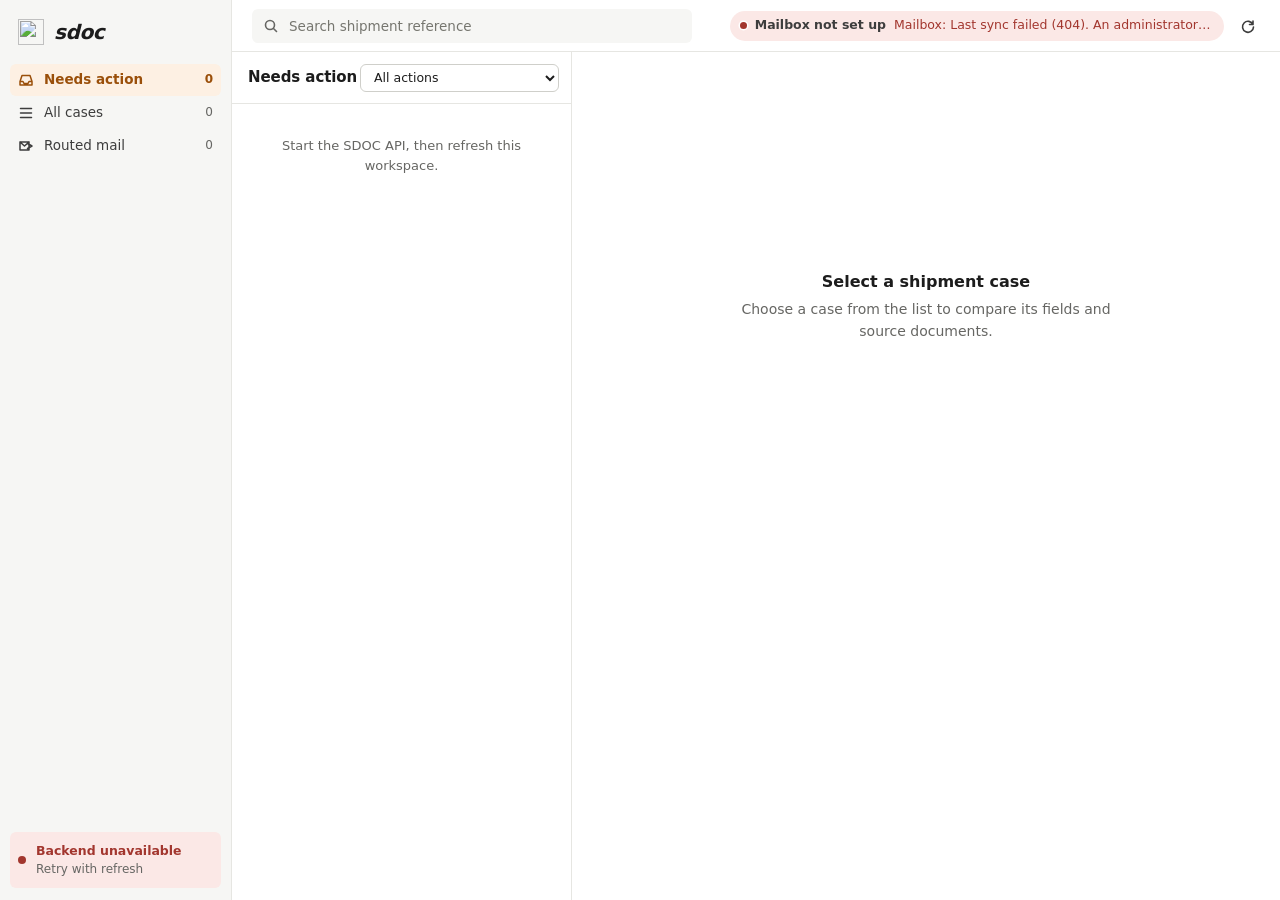
==== commit e3b0297a: "Show every mailbox, open evidence from each field, and restyle the entry pages Landing and login - P" ====
--- a/sdoc-app/index.html
+++ b/sdoc-app/index.html
@@ -6,16 +6,17 @@
   <meta name="theme-color" content="#f6f6f4">
   <meta name="description" content="SDOC worker workspace for shipping document verification.">
   <title>SDOC Workspace</title>
-  <link rel="stylesheet" href="styles.css?v=evidence3">
-  <script src="app.js?v=evidence4" defer></script>
+  <link rel="icon" type="image/svg+xml" href="/assets/favicon.svg">
+  <link rel="stylesheet" href="styles.css?v=evidence14">
+  <script src="app.js?v=evidence14" defer></script>
 </head>
 <body>
   <a class="skip-link" href="#workspace">Skip to workspace</a>
   <div class="shell">
     <aside class="sidebar">
       <a class="brand" href="/app/" aria-label="SDOC workspace home">
-        <span class="brand-mark" aria-hidden="true"><i></i><i></i><i></i><i></i></span>
-        <span class="brand-name">SDOC</span>
+        <img class="brand-mark" src="/assets/favicon.svg" alt="" width="26" height="26">
+        <span class="brand-name">sdoc</span>
       </a>
       <nav class="nav" aria-label="Workspace views">
         <button class="nav-item is-active" data-view="action" type="button">
@@ -65,8 +66,7 @@
         </label>
         <div class="topbar-actions">
           <div class="mailbox-strip" id="mailbox-strip" role="status">
-            <span class="mailbox-dot" id="mailbox-dot"></span>
-            <img class="mailbox-icon" id="mailbox-icon" alt="" hidden>
+            <span class="mailbox-providers" id="mailbox-providers"></span>
             <span class="mailbox-text">
               <strong id="mailbox-title">Mailbox</strong>
               <span id="mailbox-sync">Checking</span>
@@ -90,8 +90,8 @@
             <select class="select-sm" id="state-filter" aria-label="Filter cases by state">
               <option value="ACTION">All actions</option>
               <option value="DISCREPANCY">Discrepancy</option>
-              <option value="NEEDS_REVIEW">Needs review</option>
-              <option value="BLOCKED">Blocked</option>
+              <option value="NEEDS_REVIEW">Unconfirmed</option>
+              <option value="BLOCKED">Stalled</option>
               <option value="WAITING">Waiting for documents</option>
               <option value="VERIFIED">Verified</option>
               <option value="ALL">All states</option>
--- a/sdoc-app/styles.css
+++ b/sdoc-app/styles.css
@@ -44,7 +44,7 @@
 }
 
 * { box-sizing: border-box; }
-html, body { height: 100%; }
+html, body { height: 100%; overscroll-behavior-y: none; }
 body { margin: 0; background: var(--surface); color: var(--ink); font-size: 14px; line-height: 1.45; }
 button, input, select, textarea { font: inherit; color: inherit; }
 button, select { cursor: pointer; }
@@ -112,10 +112,9 @@
   padding: 12px 10px; background: var(--chrome); border-right: 1px solid var(--line);
 }
 .brand { display: flex; align-items: center; gap: 10px; height: 40px; padding: 0 8px; margin-bottom: 10px; color: var(--ink); text-decoration: none; }
-.brand-name { font-size: 16px; font-weight: 700; letter-spacing: -.01em; }
-.brand-mark { width: 20px; height: 20px; display: grid; grid-template-columns: 1fr 1fr; gap: 2px; }
-.brand-mark i { border: 1.75px solid var(--accent); border-radius: 2px; }
-.brand-mark i:last-child { background: var(--accent); }
+/* The SDOC wordmark, as on the landing page: logo tile and italic lowercase name. */
+.brand-name { font-size: 20px; font-weight: 800; font-style: italic; letter-spacing: -.02em; }
+.brand-mark { width: 26px; height: 26px; flex: none; }
 .brand-dot { color: var(--accent); }
 
 .nav, .sidebar nav { display: grid; gap: 1px; }
@@ -191,7 +190,11 @@
 .mailbox-dot.is-warning { background: #c07a1d; }
 .mailbox-dot.is-online { background: var(--green); }
 .mailbox-icon { width: 16px; height: 16px; object-fit: contain; flex: none; }
-.mailbox-icon[hidden] { display: none; }
+/* One icon per connected mailbox, each with its own status dot in the corner. */
+.mailbox-providers { display: flex; align-items: center; gap: 8px; flex: none; }
+.mailbox-provider { position: relative; display: inline-flex; }
+.mailbox-provider .mailbox-dot { position: absolute; right: -3px; bottom: -2px; width: 7px; height: 7px; box-shadow: 0 0 0 1.5px var(--surface); }
+.mailbox-provider:only-child .mailbox-dot:only-child { position: static; }
 .file-icon { width: 16px; height: 16px; object-fit: contain; flex: none; margin-right: 6px; vertical-align: -3px; }
 
 /* --------------------------------------------------------------------------
@@ -260,6 +263,16 @@
 .detail-heading { display: flex; align-items: center; gap: 10px; flex-wrap: wrap; }
 .detail-heading h2 { margin: 0; font-size: 20px; font-weight: 650; letter-spacing: -.015em; overflow-wrap: anywhere; }
 .detail-title p { margin: 4px 0 0; color: var(--muted); font-size: 13px; overflow-wrap: anywhere; }
+/* Mailbox provenance: a small provider icon in the queue, and a link back to
+   the original message wherever the email is shown. */
+.case-item-when { display: inline-flex; align-items: center; gap: 6px; flex: none; }
+.provider-icon { width: 14px; height: 14px; object-fit: contain; flex: none; }
+.provider-icon.is-imported { display: inline-grid; place-items: center; color: var(--muted); }
+.provider-icon.is-imported svg { width: 14px; height: 14px; fill: none; stroke: currentColor; stroke-width: 1.5; stroke-linecap: round; stroke-linejoin: round; }
+.source-link, .secondary-link, .primary-link { gap: 6px; }
+.source-link { display: inline-flex; align-items: center; margin-left: 10px; color: var(--accent-ink); font-weight: 600; text-decoration: none; white-space: nowrap; }
+.source-link:hover { text-decoration: underline; }
+.external-icon { width: 12px; height: 12px; flex: none; fill: none; stroke: currentColor; stroke-width: 1.6; stroke-linecap: round; stroke-linejoin: round; }
 .detail-head-row .btn-primary { flex: none; }
 
 .tab-list { display: flex; gap: 20px; margin-bottom: -1px; }
@@ -308,6 +321,7 @@
 .review-heading h3 { margin: 0; }
 .review-summary { margin: 0; font-size: 12.5px; font-weight: 600; color: var(--orange); }
 .review-summary.is-ok { color: var(--green); }
+.review-summary.is-review { color: var(--purple); }
 .review-grid { display: grid; gap: 16px; }
 @container (min-width: 1040px) {
   .review-grid { grid-template-columns: minmax(0, 1fr) minmax(340px, .8fr); align-items: start; }
@@ -322,15 +336,29 @@
 }
 .field-list-head { background: var(--chrome); border-bottom: 1px solid var(--line); color: var(--muted); font-size: 12px; font-weight: 600; }
 .field-row {
-  width: 100%; border: 0; border-bottom: 1px solid var(--line); background: var(--surface);
-  text-align: left; font-size: 13px; line-height: 1.4; transition: background-color .12s ease-out;
-}
-.field-row:last-child { border-bottom: 0; }
-.field-row:hover { background: var(--chrome); }
-.field-row.is-diff { background: #fff8f0; }
-.field-row.is-diff:hover { background: #fdf0e1; }
-.field-row[aria-current="true"] { background: var(--chrome); box-shadow: inset 0 0 0 1.5px var(--ink); }
-.field-row.is-diff[aria-current="true"] { background: #fdeede; box-shadow: inset 0 0 0 1.5px #d49a63; }
+  width: 100%; border: 0; background: transparent;
+  text-align: left; font-size: 13px; line-height: 1.4;
+}
+/* A row is the expand button plus the selectable field; the line carries the
+   background so both read as one row. */
+.field-list-head { padding-left: 50px; }
+.field-line { display: grid; grid-template-columns: 36px minmax(0, 1fr); align-items: center; border-bottom: 1px solid var(--line); background: var(--surface); transition: background-color .12s ease-out; }
+.field-line:last-child { border-bottom: 0; }
+.field-line:hover { background: var(--chrome); }
+.field-line.is-diff { background: #fff8f0; }
+.field-line.is-diff:hover { background: #fdf0e1; }
+.field-line.is-review { background: #faf8fd; }
+.field-line.is-review:hover { background: #f3effa; }
+/* The selected row's frame takes its result colour: green, orange or purple. */
+.field-line:has(.field-row[aria-current="true"]) { background: var(--chrome); box-shadow: inset 0 0 0 1.5px var(--ink); }
+.field-line.is-match:has(.field-row[aria-current="true"]) { background: #f1f8f3; box-shadow: inset 0 0 0 1.5px #5d9c78; }
+.field-line.is-diff:has(.field-row[aria-current="true"]) { background: #fdeede; box-shadow: inset 0 0 0 1.5px #d49a63; }
+.field-line.is-review:has(.field-row[aria-current="true"]) { background: #f3effa; box-shadow: inset 0 0 0 1.5px #9580c0; }
+/* Quiet at rest (a light icon), a full button once the row is hovered or selected. */
+.field-expand { display: grid; place-items: center; width: 28px; height: 28px; margin-left: 8px; padding: 0; border: 1px solid transparent; border-radius: 6px; background: transparent; color: #a3a39d; cursor: zoom-in; transition: background-color .12s ease-out, border-color .12s ease-out, color .12s ease-out; }
+.field-line:hover .field-expand, .field-line:has(.field-row[aria-current="true"]) .field-expand, .field-expand:focus-visible { border-color: var(--line-strong); background: var(--surface); color: var(--ink-soft); }
+.field-line .field-expand:hover { border-color: var(--accent); color: var(--accent-ink); background: var(--accent-soft); }
+.field-expand svg { width: 14px; height: 14px; fill: none; stroke: currentColor; stroke-width: 1.6; stroke-linecap: round; stroke-linejoin: round; }
 .field-row:focus-visible { outline-offset: -3px; }
 .field-name { color: var(--ink-soft); font-weight: 600; }
 .field-value { overflow-wrap: anywhere; }
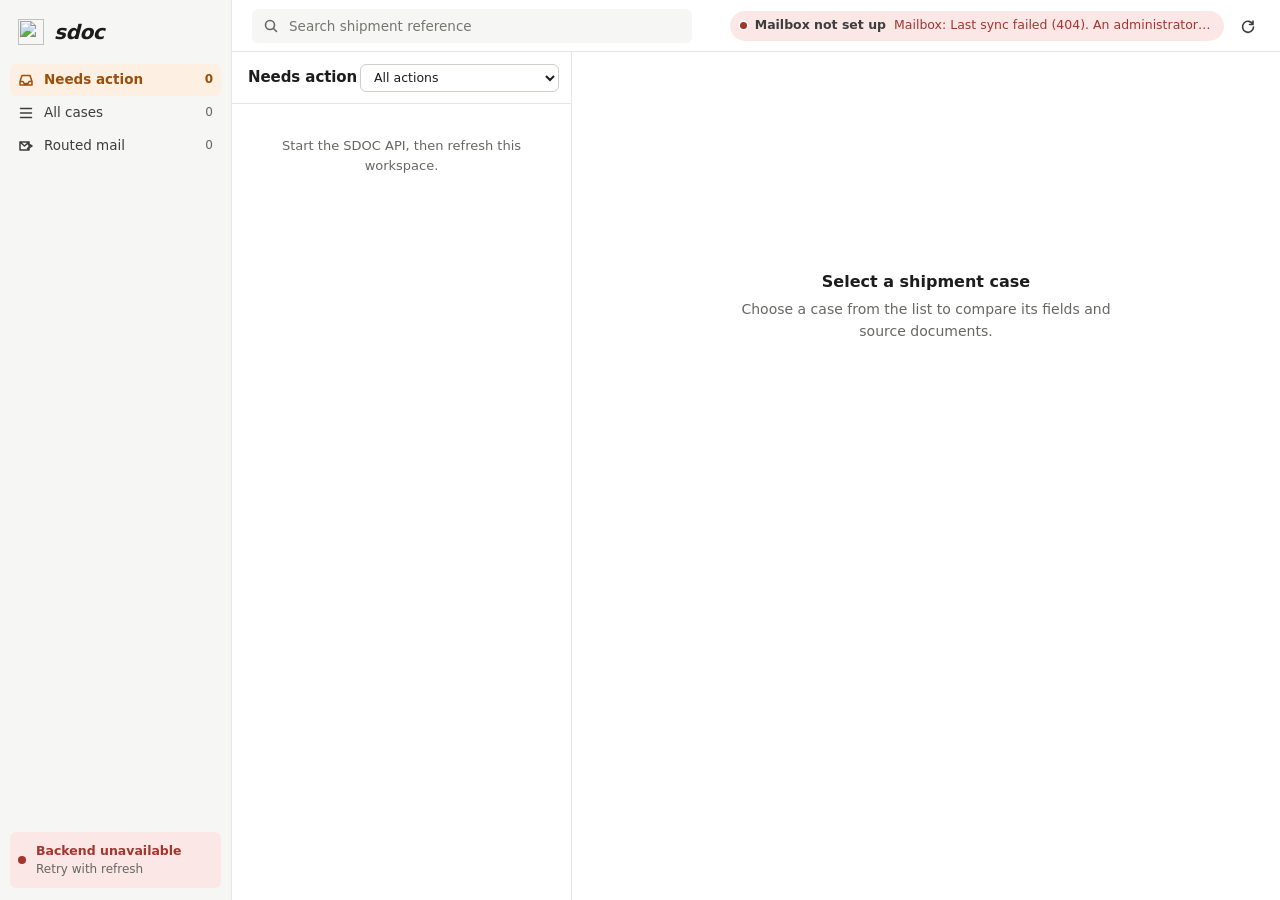
==== commit a4583de5: "Name the escalation states Needs review and Blocked Unconfirmed and Stalled were harder to read, and" ====
--- a/sdoc-app/index.html
+++ b/sdoc-app/index.html
@@ -8,7 +8,7 @@
   <title>SDOC Workspace</title>
   <link rel="icon" type="image/svg+xml" href="/assets/favicon.svg">
   <link rel="stylesheet" href="styles.css?v=evidence14">
-  <script src="app.js?v=evidence14" defer></script>
+  <script src="app.js?v=evidence15" defer></script>
 </head>
 <body>
   <a class="skip-link" href="#workspace">Skip to workspace</a>
@@ -90,8 +90,8 @@
             <select class="select-sm" id="state-filter" aria-label="Filter cases by state">
               <option value="ACTION">All actions</option>
               <option value="DISCREPANCY">Discrepancy</option>
-              <option value="NEEDS_REVIEW">Unconfirmed</option>
-              <option value="BLOCKED">Stalled</option>
+              <option value="NEEDS_REVIEW">Needs review</option>
+              <option value="BLOCKED">Blocked</option>
               <option value="WAITING">Waiting for documents</option>
               <option value="VERIFIED">Verified</option>
               <option value="ALL">All states</option>
